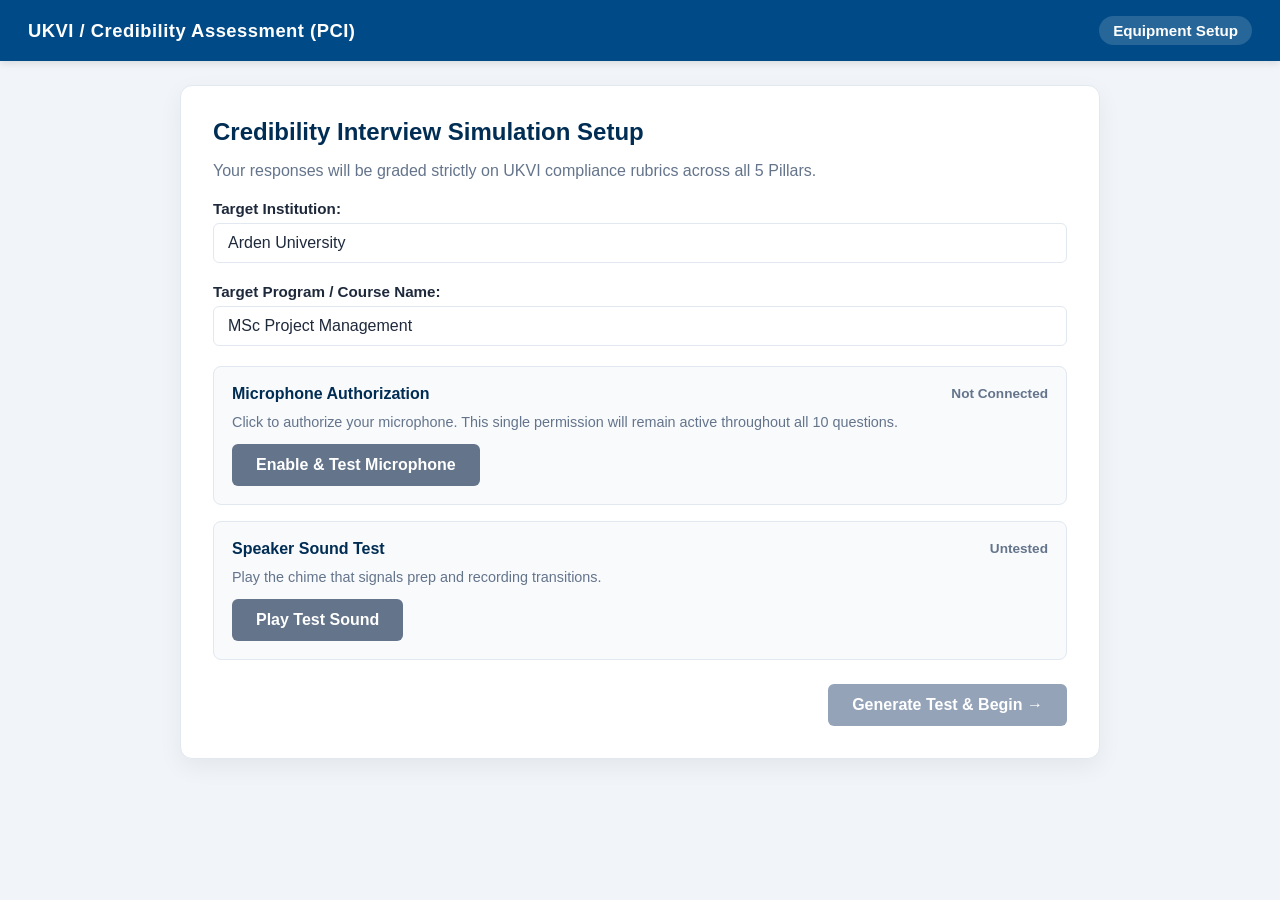
==== Mock.html @ 35e909bb "mock uploded" ====
<!DOCTYPE html>
<html lang="en">
<head>
  <meta charset="UTF-8" />
  <meta name="viewport" content="width=device-width, initial-scale=1.0" />
  <title>UKVI / PCI AI Mock Assessment & Compliance Evaluator</title>
  <style>
    :root {
      --primary: #004b87;
      --primary-dark: #002d54;
      --accent: #e35205;
      --card-bg: #ffffff;
      --text-main: #1e293b;
      --text-muted: #64748b;
      --success: #10b981;
      --warning: #f59e0b;
      --danger: #ef4444;
      --border: #e2e8f0;
      --font-family: -apple-system, BlinkMacSystemFont, "Segoe UI", Roboto, Helvetica, Arial, sans-serif;
    }

    * {
      box-sizing: border-box;
      margin: 0;
      padding: 0;
      font-family: var(--font-family);
    }

    body {
      background: #f1f5f9;
      color: var(--text-main);
      min-height: 100vh;
      display: flex;
      flex-direction: column;
    }

    header {
      background: var(--primary);
      color: #fff;
      padding: 16px 28px;
      display: flex;
      justify-content: space-between;
      align-items: center;
      box-shadow: 0 2px 8px rgba(0,0,0,0.12);
    }

    .brand-title {
      font-size: 1.15rem;
      font-weight: 700;
      letter-spacing: 0.5px;
    }

    .header-timer {
      font-size: 0.95rem;
      font-weight: 600;
      background: rgba(255,255,255,0.15);
      padding: 6px 14px;
      border-radius: 20px;
    }

    .container {
      max-width: 960px;
      margin: 24px auto;
      padding: 0 20px;
      width: 100%;
      flex: 1;
    }

    .card {
      background: var(--card-bg);
      border-radius: 12px;
      box-shadow: 0 8px 24px rgba(0,0,0,0.06);
      border: 1px solid var(--border);
      padding: 32px;
    }

    .screen {
      display: none;
    }
    .screen.active {
      display: block;
    }

    h1, h2, h3 {
      color: var(--primary-dark);
      margin-bottom: 12px;
    }

    p {
      color: var(--text-muted);
      line-height: 1.6;
      margin-bottom: 16px;
    }

    .btn {
      background: var(--primary);
      color: #fff;
      border: none;
      padding: 12px 24px;
      font-size: 1rem;
      font-weight: 600;
      border-radius: 6px;
      cursor: pointer;
      display: inline-flex;
      align-items: center;
      gap: 8px;
      transition: background 0.2s, opacity 0.2s;
    }

    .btn:disabled {
      background: #94a3b8;
      cursor: not-allowed;
    }

    .btn:hover:not(:disabled) {
      background: var(--primary-dark);
    }

    .btn-secondary {
      background: #64748b;
    }
    .btn-secondary:hover:not(:disabled) {
      background: #475569;
    }

    .form-group {
      margin-bottom: 20px;
    }

    label {
      display: block;
      font-weight: 700;
      margin-bottom: 6px;
      color: var(--text-main);
      font-size: 0.95rem;
    }

    input[type="text"] {
      width: 100%;
      padding: 10px 14px;
      border: 1px solid var(--border);
      border-radius: 6px;
      font-size: 1rem;
      background: #fff;
      color: var(--text-main);
      outline: none;
    }

    input[type="text"]:focus {
      border-color: var(--primary);
      box-shadow: 0 0 0 3px rgba(0,75,135,0.1);
    }

    .check-step-card {
      border: 1px solid var(--border);
      border-radius: 8px;
      padding: 18px;
      margin-bottom: 16px;
      background: #f8fafc;
    }

    .check-step-header {
      display: flex;
      justify-content: space-between;
      align-items: center;
      margin-bottom: 8px;
      font-weight: 700;
      color: var(--primary-dark);
    }

    .mic-indicator-bar-container {
      width: 100%;
      height: 14px;
      background: #e2e8f0;
      border-radius: 7px;
      overflow: hidden;
      margin-top: 10px;
    }

    .mic-indicator-bar {
      height: 100%;
      width: 0%;
      background: var(--success);
      transition: width 0.08s ease;
    }

    .exam-nav {
      display: flex;
      justify-content: space-between;
      align-items: center;
      border-bottom: 2px solid var(--border);
      padding-bottom: 14px;
      margin-bottom: 20px;
    }

    .q-indicator {
      font-size: 0.95rem;
      font-weight: 700;
      color: var(--primary);
      background: #e0f2fe;
      padding: 4px 12px;
      border-radius: 6px;
    }

    .q-category {
      font-size: 0.85rem;
      font-weight: 600;
      text-transform: uppercase;
      color: #64748b;
    }

    .set-tag {
      font-size: 0.75rem;
      background: #e2e8f0;
      color: #475569;
      padding: 2px 8px;
      border-radius: 4px;
      font-weight: 600;
      margin-left: 8px;
    }

    .instruction-banner {
      font-weight: 600;
      font-size: 0.95rem;
      color: #475569;
      margin-bottom: 14px;
    }

    .q-text-box {
      background: #f8fafc;
      border-left: 5px solid var(--primary);
      padding: 20px;
      border-radius: 0 8px 8px 0;
      margin-bottom: 24px;
      font-size: 1.25rem;
      font-weight: 600;
      color: #0f172a;
      line-height: 1.5;
    }

    .status-panel {
      border: 1px solid var(--border);
      background: #ffffff;
      border-radius: 8px;
      padding: 18px;
      margin-bottom: 20px;
      display: flex;
      flex-direction: column;
      gap: 12px;
    }

    .status-header {
      display: flex;
      justify-content: space-between;
      font-weight: 700;
      font-size: 1rem;
    }

    .status-badge {
      display: flex;
      align-items: center;
      gap: 8px;
    }

    .pulse-dot {
      width: 12px;
      height: 12px;
      border-radius: 50%;
      background: var(--text-muted);
    }
    .pulse-dot.prep {
      background: var(--warning);
      animation: pulse 1s infinite;
    }
    .pulse-dot.recording {
      background: var(--danger);
      animation: pulse 0.7s infinite;
    }
    .pulse-dot.finished {
      background: var(--success);
    }

    @keyframes pulse {
      0% { opacity: 0.4; transform: scale(0.9); }
      50% { opacity: 1; transform: scale(1.1); }
      100% { opacity: 0.4; transform: scale(0.9); }
    }

    .progress-bar-container {
      width: 100%;
      height: 10px;
      background: #e2e8f0;
      border-radius: 5px;
      overflow: hidden;
    }

    .progress-bar {
      height: 100%;
      width: 0%;
      background: var(--primary);
      transition: width 0.1s linear;
    }

    .progress-bar.recording {
      background: var(--danger);
    }

    .transcript-box {
      background: #f8fafc;
      border: 1px dashed var(--border);
      border-radius: 8px;
      padding: 12px;
      min-height: 70px;
    }

    .transcript-box textarea {
      width: 100%;
      height: 70px;
      border: none;
      background: transparent;
      resize: vertical;
      font-size: 0.95rem;
      color: #1e293b;
      outline: none;
    }

    .controls-row {
      display: flex;
      justify-content: space-between;
      align-items: center;
      margin-top: 20px;
    }

    /* EVALUATION RESULTS STYLING */
    .verdict-banner {
      padding: 20px;
      border-radius: 8px;
      margin-bottom: 24px;
      display: flex;
      align-items: center;
      justify-content: space-between;
      color: #fff;
    }
    .verdict-pass {
      background: linear-gradient(135deg, #059669, #10b981);
    }
    .verdict-borderline {
      background: linear-gradient(135deg, #d97706, #f59e0b);
    }
    .verdict-fail {
      background: linear-gradient(135deg, #b91c1c, #ef4444);
    }

    .auto-fail-box {
      background: #fef2f2;
      border: 2px solid #ef4444;
      border-radius: 8px;
      padding: 16px;
      margin-bottom: 24px;
      color: #991b1b;
    }

    .rubric-grid {
      display: grid;
      grid-template-columns: repeat(auto-fit, minmax(280px, 1fr));
      gap: 16px;
      margin: 20px 0;
    }

    .rubric-card {
      border: 1px solid var(--border);
      border-radius: 8px;
      padding: 16px;
      background: #f8fafc;
    }

    .rubric-header {
      display: flex;
      justify-content: space-between;
      align-items: center;
      margin-bottom: 8px;
      font-weight: 700;
    }

    .pill-pass {
      background: #dcfce7;
      color: #15803d;
      padding: 2px 8px;
      border-radius: 4px;
      font-size: 0.75rem;
      font-weight: 700;
      text-transform: uppercase;
    }
    .pill-borderline {
      background: #fef3c7;
      color: #b45309;
      padding: 2px 8px;
      border-radius: 4px;
      font-size: 0.75rem;
      font-weight: 700;
      text-transform: uppercase;
    }
    .pill-fail {
      background: #fee2e2;
      color: #b91c1c;
      padding: 2px 8px;
      border-radius: 4px;
      font-size: 0.75rem;
      font-weight: 700;
      text-transform: uppercase;
    }

    .eval-card {
      border: 1px solid var(--border);
      border-radius: 8px;
      padding: 18px;
      margin-bottom: 16px;
      background: #fff;
    }

    .eval-card-header {
      display: flex;
      justify-content: space-between;
      margin-bottom: 10px;
      font-weight: 700;
    }

    .subtier-badge {
      font-size: 0.8rem;
      color: #475569;
      background: #f1f5f9;
      padding: 4px 8px;
      border-radius: 4px;
      margin-top: 6px;
      display: inline-block;
    }

    .benchmark-box {
      background: #f0fdf4;
      border-left: 4px solid var(--success);
      padding: 10px 14px;
      font-size: 0.85rem;
      color: #166534;
      margin-top: 10px;
      border-radius: 0 4px 4px 0;
    }

    audio {
      margin-top: 8px;
      width: 100%;
      height: 36px;
    }
  </style>
</head>
<body>

  <header>
    <div class="brand-title" id="header-title">UKVI / Credibility Assessment (PCI)</div>
    <div class="header-timer" id="global-status">Equipment Setup</div>
  </header>

  <div class="container">
    <div class="card">

      <!-- STEP 1: Institution & Audio Authorization Setup -->
      <div id="screen-setup" class="screen active">
        <h2>Credibility Interview Simulation Setup</h2>
        <p>Your responses will be graded strictly on UKVI compliance rubrics across all 5 Pillars.</p>

        <div class="form-group">
          <label for="university-input">Target Institution:</label>
          <input type="text" id="university-input" value="Arden University" placeholder="e.g. Arden University" />
        </div>

        <div class="form-group">
          <label for="course-input">Target Program / Course Name:</label>
          <input type="text" id="course-input" value="MSc Project Management" placeholder="e.g. MSc Data Analytics" />
        </div>

        <!-- Mic Check -->
        <div class="check-step-card">
          <div class="check-step-header">
            <span>Microphone Authorization</span>
            <span id="mic-status-badge" style="color: var(--text-muted); font-size: 0.85rem;">Not Connected</span>
          </div>
          <p style="font-size: 0.9rem; margin-bottom: 10px;">Click to authorize your microphone. This single permission will remain active throughout all 10 questions.</p>
          <button class="btn btn-secondary" id="grant-mic-btn" onclick="requestMicPermission()">Enable & Test Microphone</button>
          
          <div class="mic-indicator-bar-container" id="mic-meter-wrapper" style="display: none;">
            <div class="mic-indicator-bar" id="mic-meter"></div>
          </div>
        </div>

        <!-- Speaker Check -->
        <div class="check-step-card">
          <div class="check-step-header">
            <span>Speaker Sound Test</span>
            <span id="sound-status-badge" style="color: var(--text-muted); font-size: 0.85rem;">Untested</span>
          </div>
          <p style="font-size: 0.9rem; margin-bottom: 10px;">Play the chime that signals prep and recording transitions.</p>
          <button class="btn btn-secondary" onclick="testSpeakerSound()">Play Test Sound</button>
        </div>

        <div style="margin-top: 24px; display: flex; justify-content: flex-end;">
          <button class="btn" id="start-exam-btn" disabled onclick="startInterview()">Generate Test & Begin &rarr;</button>
        </div>
      </div>

      <!-- STEP 2: Unified Interview Viewport -->
      <div id="screen-exam" class="screen">
        <div class="exam-nav">
          <span class="q-indicator" id="q-number-display">Question 1 of 10</span>
          <div>
            <span class="q-category" id="q-category-display">Category</span>
            <span class="set-tag" id="q-set-display">Set 1</span>
          </div>
        </div>

        <div class="instruction-banner">
          Read the question. You have 8 seconds to formulate your response. When the timer finishes, speak clearly into your microphone for up to 30 seconds.
        </div>

        <div class="q-text-box" id="q-text-display">Question loading...</div>

        <div class="status-panel">
          <div class="status-header">
            <div class="status-badge">
              <div class="pulse-dot" id="status-dot"></div>
              <span id="status-label">Preparation Time</span>
            </div>
            <div id="countdown-text" style="font-family: monospace; font-size: 1.2rem;">00:08</div>
          </div>
          <div class="progress-bar-container">
            <div class="progress-bar" id="status-progress"></div>
          </div>
        </div>

        <div style="font-weight: 600; font-size: 0.85rem; color: #64748b; margin-bottom: 6px;">Live Audio Transcription & Analysis:</div>
        <div class="transcript-box">
          <textarea id="live-transcript" placeholder="Your spoken answer will appear here live..."></textarea>
        </div>

        <div class="controls-row">
          <button class="btn btn-secondary" onclick="skipPreparation()" id="skip-prep-btn">Skip Prep & Start Speaking</button>
          <button class="btn" onclick="submitAndNext()" id="next-btn">Next Question &rarr;</button>
        </div>
      </div>

      <!-- STEP 3: Evaluation & Rubric Diagnostic Report -->
      <div id="screen-results" class="screen">
        <h2>PCI Credibility Assessment Outcome</h2>
        <p>Comprehensive performance review based on UKVI compliance standards.</p>

        <!-- Final Verdict Banner -->
        <div id="final-verdict-banner" class="verdict-banner">
          <div>
            <h3 id="verdict-title" style="color: #fff; margin: 0 0 4px 0;">INTERVIEW VERDICT</h3>
            <p id="verdict-desc" style="color: rgba(255,255,255,0.9); margin: 0; font-size: 0.95rem;">Assessing performance...</p>
          </div>
          <div style="font-size: 2.2rem; font-weight: 800;" id="verdict-score">0%</div>
        </div>

        <!-- Automatic Fail Trigger Box -->
        <div id="auto-fail-container" class="auto-fail-box" style="display: none;">
          <h4 style="margin-bottom: 6px; font-size: 1rem;">🚨 Automatic Fail / Compliance Refusal Triggered</h4>
          <ul id="auto-fail-reasons" style="padding-left: 20px; font-size: 0.9rem; line-height: 1.5;"></ul>
        </div>

        <!-- 5 Pillars Breakdown Grid -->
        <h3 style="margin-top: 24px;">5 Core Evaluation Pillars</h3>
        <div class="rubric-grid" id="rubric-pillars-grid"></div>

        <h3 style="margin-top: 28px;">Detailed Question Breakdown</h3>
        <div id="evaluation-list"></div>

        <div style="margin-top: 24px; display: flex; gap: 12px;">
          <button class="btn" onclick="restartTest()">Retake with New Random Questions</button>
          <button class="btn btn-secondary" onclick="window.print()">Print / Save PDF</button>
        </div>
      </div>

    </div>
  </div>

  <script>
    const QUESTION_SETS = {
      1: [
        {
          num: 1,
          pillarId: 1,
          category: "Academic Intent",
          question: "What primary academic and professional factors motivated your decision to pursue higher education in the United Kingdom rather than in your home country or other global destinations?",
          passKeywords: ["one-year", "1 year", "master", "globally recognized", "curriculum", "fast-track", "career progression", "roi", "quality"],
          borderlineKeywords: ["ranking", "good country", "english", "better education", "reputation"],
          failKeywords: ["earn money", "settle", "work permit", "migrate", "stay there"],
          modelAnswer: "The UK offers an intensive, globally recognized one-year postgraduate degree compared to multi-year programs elsewhere. It combines academic rigor with industry-led frameworks, allowing me to accelerate my career progression and achieve a faster return on investment."
        },
        {
          num: 2,
          pillarId: 2,
          category: "Institutional Choice",
          question: "What specific institutional attributes led you to prioritize {university} over other higher education providers you evaluated?",
          passKeywords: ["facilities", "faculty", "flexible", "curriculum", "support", "tuition value", "accreditation", "compared"],
          borderlineKeywords: ["ranking", "good", "friend recommended", "nice university"],
          failKeywords: ["agent chose", "agent told me", "easy admission"],
          modelAnswer: "I chose {university} due to its career-focused pedagogy, industry-aligned syllabus, dedicated academic support, and competitive tuition value compared to other UK institutions I evaluated."
        },
        {
          num: 3,
          pillarId: 2,
          category: "Curriculum Alignment",
          question: "How does the structure and academic curriculum of your chosen program align with your professional learning objectives?",
          passKeywords: ["modules", "syllabus", "credits", "project", "frameworks", "practical", "strategy", "dissertation"],
          borderlineKeywords: ["study hard", "learn business", "gain knowledge"],
          failKeywords: ["don't know", "haven't checked", "agent decided"],
          modelAnswer: "The curriculum of {course} is structured around core practical modules that directly address industry skill demands, bridging my foundational knowledge with advanced methodologies required for senior roles."
        },
        {
          num: 4,
          pillarId: 3,
          category: "Funding & Sponsorship",
          question: "How do you intend to fund your tuition fees and living expenses, and could you outline the occupation and annual income of your financial sponsor?",
          passKeywords: ["pounds", "£", "tuition", "sponsor", "annual income", "occupation", "savings", "bank", "28 days", "funds"],
          borderlineKeywords: ["family", "father", "money is ready", "loan"],
          failKeywords: ["work part time to pay tuition", "part-time job", "will find job to pay", "don't know the fees"],
          modelAnswer: "My tuition fees and maintenance expenses are fully covered by my primary sponsor, who works as a senior professional with an annual income that comfortably supports my studies, held in an official bank account fulfilling UKVI 28-day holding rules."
        },
        {
          num: 5,
          pillarId: 3,
          category: "Accommodation Strategy",
          question: "What specific accommodation arrangements have you secured for your stay, and how will this environment support your academic focus and personal well-being?",
          passKeywords: ["student accommodation", "halls", "rent", "bills", "location", "commute", "private apartment", "deposit", "quiet"],
          borderlineKeywords: ["stay with friends", "hotel", "will search later"],
          failKeywords: ["no idea", "anywhere", "don't have place"],
          modelAnswer: "I have arranged accommodation near the campus with dedicated quiet study zones and high-speed internet, ensuring a secure living space with minimal commute time to maximize my academic focus."
        },
        {
          num: 6,
          pillarId: 5,
          category: "Time Management",
          question: "What systematic time-management techniques will you utilize to effectively balance your academic workload with personal responsibilities?",
          passKeywords: ["time-blocking", "planner", "prioritization", "deadlines", "hours", "schedule", "independent study"],
          borderlineKeywords: ["hard work", "focus", "manage well"],
          failKeywords: ["no plan", "free time"],
          modelAnswer: "I utilize digital planning tools and time-blocking techniques to allocate 35-40 hours weekly for lectures and independent research, prioritizing assessment milestones well in advance."
        },
        {
          num: 7,
          pillarId: 4,
          category: "Long-Term Career Pathways",
          question: "What are your defined career goals following graduation, and how does this specific qualification facilitate that trajectory?",
          passKeywords: ["return", "home country", "manager", "consultant", "firm", "role", "salary", "progression", "5 years"],
          borderlineKeywords: ["get a job", "work hard", "good salary"],
          failKeywords: ["stay in uk permanently", "pr", "settlement", "never go back"],
          modelAnswer: "Post-graduation, I plan to return to my home country to assume a managerial role within reputable multinational corporations, where a UK postgraduate credential commands a significant salary premium."
        },
        {
          num: 8,
          pillarId: 1,
          category: "Professional Networking",
          question: "What proactive strategies will you employ to build meaningful professional networks and industry connections during your time in the UK?",
          passKeywords: ["workshops", "guest lectures", "societies", "industry", "linkedin", "seminars", "collaborate"],
          borderlineKeywords: ["meet people", "make friends"],
          failKeywords: ["not interested", "none"],
          modelAnswer: "I plan to actively participate in institutional networking sessions, guest speaker events, and relevant student associations to build enduring connections with peers and industry practitioners."
        },
        {
          num: 9,
          pillarId: 5,
          category: "Cultural Adaptation",
          question: "Could you provide an example of an experience where you successfully adapted to an unfamiliar cultural or social environment?",
          passKeywords: ["diverse", "team", "communication", "adapt", "collaboration", "respect", "cultural", "experience"],
          borderlineKeywords: ["easy", "no problem", "friendly"],
          failKeywords: ["never", "don't like other cultures"],
          modelAnswer: "During my previous academic and professional projects, I collaborated within culturally diverse teams, where active listening and cultural empathy enabled us to deliver high-quality outcomes smoothly."
        },
        {
          num: 10,
          pillarId: 1,
          category: "Influential Literature & Media",
          question: "Could you discuss a significant book, film, or piece of media that has critically influenced your worldview or professional philosophy?",
          passKeywords: ["leadership", "management", "strategy", "discipline", "mindset", "book", "article", "philosophy"],
          borderlineKeywords: ["movies", "internet", "good book"],
          failKeywords: ["none", "don't read"],
          modelAnswer: "Reading influential strategic management literature helped shape my analytical problem-solving mindset, reinforcing the value of data-driven decisions and resilient leadership."
        }
      ],
      2: [
        {
          num: 1,
          pillarId: 1,
          category: "Formative Milestones",
          question: "Which key personal or professional experiences most significantly influenced your ambition to pursue this course of study in the UK?",
          passKeywords: ["undergraduate", "bachelor", "work experience", "project", "milestone", "specialization", "gap", "skills"],
          borderlineKeywords: ["wanted to study", "always interested"],
          failKeywords: ["free time", "agent advised me"],
          modelAnswer: "My ambition was sparked during my undergraduate studies and industry experience, where I recognized that advanced postgraduate specialization in the UK would equip me with global best practices."
        },
        {
          num: 2,
          pillarId: 2,
          category: "Arden’s Strengths",
          question: "Which particular strengths and academic facilities of {university} most directly influenced your final enrollment decision?",
          passKeywords: ["faculty", "portal", "digital", "curriculum", "support", "career", "applied", "accreditation"],
          borderlineKeywords: ["good university", "affordable", "location"],
          failKeywords: ["easy visa", "agent applied"],
          modelAnswer: "{university} stands out for its high-caliber faculty with direct industry experience, accessible digital learning infrastructure, and dedicated career guidance services."
        },
        {
          num: 3,
          pillarId: 2,
          category: "Key Modules",
          question: "Which specific modules or academic components of the syllabus are you most eager to study, and why?",
          passKeywords: ["module", "analytics", "strategy", "project management", "finance", "dissertation", "skills", "syllabus"],
          borderlineKeywords: ["all subjects", "general knowledge"],
          failKeywords: ["haven't seen syllabus", "don't remember"],
          modelAnswer: "I am most eager to study the core analytical and strategic modules within {course}, as they provide actionable frameworks for solving complex organizational challenges."
        },
        {
          num: 4,
          pillarId: 3,
          category: "UKVI Financial Compliance",
          question: "What research have you conducted regarding UKVI financial requirements, and how will you ensure full compliance with these regulations?",
          passKeywords: ["28 days", "holding period", "tuition", "maintenance", "bank statement", "funds", "compliance", "ukvi"],
          borderlineKeywords: ["have enough money", "ready"],
          failKeywords: ["will work part-time to survive", "borrow from friends in uk"],
          modelAnswer: "I have researched UKVI financial guidelines thoroughly. All required tuition fees and monthly maintenance funds have been maintained in an eligible bank account for over 28 consecutive days."
        },
        {
          num: 5,
          pillarId: 3,
          category: "Contingency Planning",
          question: "What financial contingency measures do you have in place to manage unforeseen expenses or emergencies during your stay in the UK?",
          passKeywords: ["emergency reserve", "sponsor", "ihs", "healthcare", "savings", "backup funds", "unforeseen"],
          borderlineKeywords: ["ask parents", "manage somehow"],
          failKeywords: ["public funds", "government benefits", "work overtime unlawfully"],
          modelAnswer: "My sponsor has established an emergency reserve fund in addition to my primary maintenance funds, and I have paid the Immigration Health Surcharge to cover medical contingencies."
        },
        {
          num: 6,
          pillarId: 3,
          category: "Work Regulations Awareness",
          question: "What is your understanding of the statutory working hour limitations and visa restrictions governing international students in the UK?",
          passKeywords: ["20 hours", "term-time", "full-time", "vacation", "no self-employment", "no public funds", "compliance"],
          borderlineKeywords: ["part time work", "can work"],
          failKeywords: ["unlimited hours", "can work full time term time", "deliveroo self employed"],
          modelAnswer: "Under Student Visa regulations, I am permitted to work a maximum of 20 hours per week during term time and full-time during official vacation periods. I cannot be self-employed or claim public funds."
        },
        {
          num: 7,
          pillarId: 4,
          category: "Post-Graduation Intentions",
          question: "What are your immediate plans upon course completion regarding returning to your home country, remaining in the UK, or relocating internationally?",
          passKeywords: ["return", "home country", "career", "corporate", "firms", "apply knowledge", "leadership"],
          borderlineKeywords: ["graduate route", "look for opportunities"],
          failKeywords: ["stay in uk forever", "asylum", "never return home"],
          modelAnswer: "Upon completion, my immediate plan is to return to my home market to leverage my UK degree for leadership positions within top-tier national and multinational firms."
        },
        {
          num: 8,
          pillarId: 4,
          category: "Employability & ROI",
          question: "How will the skills acquired through this program enhance your long-term employability and career progression in your home market?",
          passKeywords: ["roi", "salary", "competitive edge", "promotions", "market demand", "senior", "leadership"],
          borderlineKeywords: ["good job", "earn more"],
          failKeywords: ["no idea", "degree doesn't matter"],
          modelAnswer: "The international exposure and rigorous analytical skills acquired will give me a significant competitive edge, allowing me to access senior-level vacancies with premium remuneration."
        },
        {
          num: 9,
          pillarId: 5,
          category: "Social Integration",
          question: "How do you plan to engage with the university community and establish a supportive social network while living in the UK?",
          passKeywords: ["societies", "campus", "study groups", "events", "orientation", "community", "peers"],
          borderlineKeywords: ["talk to people", "make friends"],
          failKeywords: ["stay alone", "not interested"],
          modelAnswer: "I plan to participate in student societies, academic study circles, and campus orientation events to foster a collaborative and diverse peer support network."
        },
        {
          num: 10,
          pillarId: 1,
          category: "Academic Resilience",
          question: "Could you describe a significant academic challenge you have encountered in the past and explain the methodology you used to overcome it?",
          passKeywords: ["methodology", "challenge", "consulted", "structured study", "perseverance", "solution", "improved"],
          borderlineKeywords: ["studied hard", "passed"],
          failKeywords: ["paid someone to do it", "cheated"],
          modelAnswer: "When faced with complex quantitative coursework previously, I broke the syllabus into manageable daily goals, consulted professors during office hours, and achieved top marks."
        }
      ],
      3: [
        {
          num: 1,
          pillarId: 1,
          category: "Global Perspective",
          question: "In what ways do you anticipate that studying within the UK higher education system will broaden your global perspective?",
          passKeywords: ["multicultural", "global standards", "diverse viewpoints", "cross-cultural", "international", "collaboration"],
          borderlineKeywords: ["meet foreigners", "travel"],
          failKeywords: ["only work", "nothing special"],
          modelAnswer: "Studying in the UK provides direct exposure to multicultural viewpoints and global academic standards, enriching my strategic problem-solving capabilities."
        },
        {
          num: 2,
          pillarId: 2,
          category: "Alternative Universities",
          question: "Which other institutions did you evaluate during your initial research, and what criteria led you to finalize your choice?",
          passKeywords: ["evaluated", "compared", "criteria", "curriculum", "tuition", "location", "leeds", "coventry", "manchester", "birmingham"],
          borderlineKeywords: ["saw other universities", "chose this one"],
          failKeywords: ["agent applied to random ones", "did not research"],
          modelAnswer: "I evaluated alternatives like Coventry and University of Hertfordshire, but finalized {university} due to its specific curriculum design, tuition structure, and focus on practical application."
        },
        {
          num: 3,
          pillarId: 2,
          category: "Pedagogy & Faculty",
          question: "How do the teaching methodology, faculty expertise, and delivery model of this program support your preferred learning style?",
          passKeywords: ["interactive", "case studies", "practical", "faculty expertise", "seminars", "hands-on", "learning style"],
          borderlineKeywords: ["lectures", "teachers"],
          failKeywords: ["don't care", "just need certificate"],
          modelAnswer: "The program uses interactive seminars and case-study pedagogy, which aligns with my hands-on learning style and allows me to apply theory directly to real-world scenarios."
        },
        {
          num: 4,
          pillarId: 5,
          category: "English Language Preparation",
          question: "What concrete steps have you taken to enhance your English language proficiency in preparation for academic study in the UK?",
          passKeywords: ["ielts", "academic reading", "journals", "writing", "speaking", "proficiency", "practice"],
          borderlineKeywords: ["watch movies", "english ok"],
          failKeywords: ["someone gave test for me", "proxy"],
          modelAnswer: "I have prepared through standardized language proficiency assessments, extensive reading of academic journals, and formal writing practice to ensure fluent academic performance."
        },
        {
          num: 5,
          pillarId: 3,
          category: "Immigration History",
          question: "Have you ever received an entry clearance or visa refusal for any country, and if applicable, what were the official grounds provided?",
          passKeywords: ["refusal", "clean record", "disclosure", "compliance", "genuine", "honest", "no refusals"],
          borderlineKeywords: ["never had issue", "all good"],
          failKeywords: ["hide refusal", "lied on application"],
          modelAnswer: "I have maintained a clean international travel record with no prior visa refusals to the UK or any other destination, remaining fully committed to immigration compliance."
        },
        {
          num: 6,
          pillarId: 4,
          category: "Necessity of UK Work Experience",
          question: "Do you consider practical work experience within the UK essential for your career development, or do you intend to seek exposure elsewhere?",
          passKeywords: ["academic priority", "graduate route optional", "home country focus", "long-term", "career"],
          borderlineKeywords: ["maybe work", "gain experience"],
          failKeywords: ["must work in uk to survive", "won't return home without job"],
          modelAnswer: "My primary focus is academic achievement. While the Graduate Route offers valuable post-study exposure, my long-term career progression is centered in my home country's market."
        },
        {
          num: 7,
          pillarId: 4,
          category: "Professional & Cultural Value of Work",
          question: "How might practical or part-time work experience in the UK contribute to your cultural adaptation and broader professional development?",
          passKeywords: ["workplace etiquette", "communication", "time management", "professionalism", "permitted hours"],
          borderlineKeywords: ["earn money", "talk to people"],
          failKeywords: ["full time work", "cash in hand jobs"],
          modelAnswer: "Part-time work within permitted visa limits allows students to understand British workplace etiquette, build teamwork skills, and adapt faster to everyday professional environments."
        },
        {
          num: 8,
          pillarId: 4,
          category: "Societal & Community Contribution",
          question: "How do you intend to apply the knowledge and international perspective gained in the UK to benefit your local community or industry?",
          passKeywords: ["knowledge transfer", "mentorship", "local industry", "best practices", "economic development"],
          borderlineKeywords: ["help people", "do good work"],
          failKeywords: ["not going back", "don't care"],
          modelAnswer: "I plan to implement international operational standards in my local industry upon my return, mentoring young professionals and contributing to economic efficiency."
        },
        {
          num: 9,
          pillarId: 5,
          category: "Cultural Exploration",
          question: "Aside from your academic pursuits, which cultural or culinary experiences in the UK are you interested in exploring to aid your social integration?",
          passKeywords: ["landmarks", "museums", "historical sites", "diversity", "heritage", "cuisine", "integration"],
          borderlineKeywords: ["places", "food"],
          failKeywords: ["nothing", "only stay home"],
          modelAnswer: "I look forward to visiting historical landmarks, exploring renowned museums, and experiencing the UK's regional diversity to foster a broad cultural appreciation."
        },
        {
          num: 10,
          pillarId: 1,
          category: "Personal Fulfillment",
          question: "Could you share a meaningful personal accomplishment or experience that provided you with a deep sense of fulfillment and resilience?",
          passKeywords: ["accomplishment", "resilience", "leadership", "perseverance", "milestone", "community", "success"],
          borderlineKeywords: ["did a good job", "finished school"],
          failKeywords: ["nothing", "no accomplishment"],
          modelAnswer: "Leading a challenging community project under tight constraints taught me perseverance, strategic coordination, and the fulfillment of seeing collaborative efforts succeed."
        }
      ]
    };

    // State
    let randomizedQuestions = [];
    let currentIndex = 0;
    let phase = 'idle';
    let timerInterval = null;
    let timeLeft = 0;
    let totalPhaseDuration = 0;
    let userResponses = [];

    // Hardware Audio & Media
    let globalAudioStream = null;
    let audioContext = null;
    let analyserNode = null;
    let animationFrameId = null;
    let micGranted = false;
    let mediaRecorder = null;
    let currentChunks = [];
    let currentAudioUrl = null;

    // Web Speech API instance
    let recognition = null;
    let isRecognizing = false;

    // Beep Tone
    function playBeep(freq = 880, duration = 250) {
      const ctx = audioContext || new (window.AudioContext || window.webkitAudioContext)();
      if (ctx.state === 'suspended') ctx.resume();
      const osc = ctx.createOscillator();
      const gain = ctx.createGain();
      osc.connect(gain);
      gain.connect(ctx.destination);
      osc.frequency.value = freq;
      osc.start();
      gain.gain.setValueAtTime(0.8, ctx.currentTime);
      gain.gain.exponentialRampToValueAtTime(0.001, ctx.currentTime + duration/1000);
      osc.stop(ctx.currentTime + duration/1000);
    }

    // Mic & Speaker Setup
    async function requestMicPermission() {
      try {
        globalAudioStream = await navigator.mediaDevices.getUserMedia({ audio: true });
        micGranted = true;

        document.getElementById('mic-status-badge').textContent = '✓ Connected';
        document.getElementById('mic-status-badge').style.color = 'var(--success)';
        document.getElementById('grant-mic-btn').textContent = 'Microphone Verified';
        document.getElementById('grant-mic-btn').disabled = true;
        document.getElementById('mic-meter-wrapper').style.display = 'block';

        audioContext = new (window.AudioContext || window.webkitAudioContext)();
        const source = audioContext.createMediaStreamSource(globalAudioStream);
        analyserNode = audioContext.createAnalyser();
        analyserNode.fftSize = 256;
        source.connect(analyserNode);

        visualizeMicInput();
        checkReadyToStart();
      } catch (err) {
        alert("Microphone access was denied. Please allow microphone permissions in your browser to proceed.");
      }
    }

    function visualizeMicInput() {
      const dataArray = new Uint8Array(analyserNode.frequencyBinCount);
      function draw() {
        analyserNode.getByteFrequencyData(dataArray);
        let sum = 0;
        for (let i = 0; i < dataArray.length; i++) sum += dataArray[i];
        let average = sum / dataArray.length;
        let meterWidth = Math.min(100, Math.round(average * 2.5));
        document.getElementById('mic-meter').style.width = meterWidth + '%';
        animationFrameId = requestAnimationFrame(draw);
      }
      draw();
    }

    function testSpeakerSound() {
      playBeep(700, 300);
      document.getElementById('sound-status-badge').textContent = '✓ Sound Tested';
      document.getElementById('sound-status-badge').style.color = 'var(--success)';
      checkReadyToStart();
    }

    function checkReadyToStart() {
      if (micGranted) {
        document.getElementById('start-exam-btn').disabled = false;
      }
    }

    // Random Sequential Question Generator
    function generateRandomSequentialQuestions() {
      const targetUni = document.getElementById('university-input').value.trim() || "Arden University";
      const targetCourse = document.getElementById('course-input').value.trim() || "Postgraduate Program";

      const selected = [];
      let lastSet = null;

      for (let qNum = 1; qNum <= 10; qNum++) {
        const availableSets = [1, 2, 3].filter(s => s !== lastSet);
        const chosenSet = availableSets[Math.floor(Math.random() * availableSets.length)];
        lastSet = chosenSet;

        const rawQ = QUESTION_SETS[chosenSet].find(q => q.num === qNum);

        selected.push({
          num: qNum,
          set: chosenSet,
          pillarId: rawQ.pillarId,
          category: rawQ.category,
          question: rawQ.question.replace(/{university}/g, targetUni).replace(/{course}/g, targetCourse),
          passKeywords: rawQ.passKeywords,
          borderlineKeywords: rawQ.borderlineKeywords,
          failKeywords: rawQ.failKeywords,
          modelAnswer: rawQ.modelAnswer.replace(/{university}/g, targetUni).replace(/{course}/g, targetCourse)
        });
      }
      return selected;
    }

    function startInterview() {
      if (animationFrameId) cancelAnimationFrame(animationFrameId);

      randomizedQuestions = generateRandomSequentialQuestions();
      currentIndex = 0;
      userResponses = [];

      document.getElementById('screen-setup').classList.remove('active');
      document.getElementById('screen-results').classList.remove('active');
      document.getElementById('screen-exam').classList.add('active');
      document.getElementById('global-status').textContent = "Interview in Progress";

      loadQuestion(0);
    }

    function loadQuestion(index) {
      clearInterval(timerInterval);

      // Stop any active speech recognition immediately before loading new question
      if (recognition) {
        try { recognition.abort(); } catch(e){}
        recognition = null;
      }
      isRecognizing = false;

      // Force-clear the textarea value explicitly
      const transcriptBox = document.getElementById('live-transcript');
      if (transcriptBox) transcriptBox.value = "";

      const q = randomizedQuestions[index];

      // Re-initialize a clean speech recognition instance for this specific question
      const SpeechRecognition = window.SpeechRecognition || window.webkitSpeechRecognition;
      if (SpeechRecognition) {
        recognition = new SpeechRecognition();
        recognition.continuous = true;
        recognition.interimResults = true;
        recognition.lang = 'en-GB';

        recognition.onresult = (event) => {
          // Only write if we are actively in recording phase for this question
          if (phase !== 'recording') return;
          let freshText = '';
          for (let i = 0; i < event.results.length; i++) {
            freshText += event.results[i][0].transcript + ' ';
          }
          const tBox = document.getElementById('live-transcript');
          if (tBox) tBox.value = freshText.trim();
        };
      }

      document.getElementById('q-number-display').textContent = `Question ${q.num} of 10`;
      document.getElementById('q-category-display').textContent = q.category;
      document.getElementById('q-set-display').textContent = `Set ${q.set}`;
      document.getElementById('q-text-display').textContent = q.question;

      startPrepPhase(8);
    }

    function startPrepPhase(seconds = 8) {
      phase = 'prep';
      timeLeft = seconds;
      totalPhaseDuration = seconds;

      const dot = document.getElementById('status-dot');
      const label = document.getElementById('status-label');
      const prog = document.getElementById('status-progress');
      const skipBtn = document.getElementById('skip-prep-btn');

      dot.className = "pulse-dot prep";
      label.textContent = "Preparation Time";
      prog.className = "progress-bar";
      skipBtn.style.display = "inline-flex";

      updateTimerDisplay();

      timerInterval = setInterval(() => {
        timeLeft--;
        updateTimerDisplay();
        if (timeLeft <= 0) {
          clearInterval(timerInterval);
          startRecordingPhase(30);
        }
      }, 1000);
    }

    function skipPreparation() {
      if (phase === 'prep') {
        clearInterval(timerInterval);
        startRecordingPhase(30);
      }
    }

    function startRecordingPhase(seconds = 30) {
      phase = 'recording';
      timeLeft = seconds;
      totalPhaseDuration = seconds;

      playBeep(900, 300);

      const dot = document.getElementById('status-dot');
      const label = document.getElementById('status-label');
      const prog = document.getElementById('status-progress');
      const skipBtn = document.getElementById('skip-prep-btn');

      dot.className = "pulse-dot recording";
      label.textContent = "Recording... Answer Now";
      prog.className = "progress-bar recording";
      skipBtn.style.display = "none";

      updateTimerDisplay();

      if (globalAudioStream) {
        currentChunks = [];
        try {
          mediaRecorder = new MediaRecorder(globalAudioStream);
          mediaRecorder.ondataavailable = (e) => currentChunks.push(e.data);
          mediaRecorder.onstop = () => {
            const blob = new Blob(currentChunks, { type: 'audio/webm' });
            currentAudioUrl = URL.createObjectURL(blob);
          };
          mediaRecorder.start();
        } catch (e) {
          console.warn('Recorder issue:', e);
        }
      }

      if (recognition) {
        try { 
          recognition.start(); 
          isRecognizing = true; 
        } catch(e) {
          console.warn('Speech rec start warning:', e);
        }
      }

      timerInterval = setInterval(() => {
        timeLeft--;
        updateTimerDisplay();
        if (timeLeft <= 0) {
          clearInterval(timerInterval);
          stopRecordingPhase();
        }
      }, 1000);
    }

    function stopRecordingPhase() {
      phase = 'finished';
      playBeep(440, 200);

      if (mediaRecorder && mediaRecorder.state !== 'inactive') {
        mediaRecorder.stop();
      }
      if (recognition && isRecognizing) {
        try { recognition.stop(); isRecognizing = false; } catch(e){}
      }

      const dot = document.getElementById('status-dot');
      const label = document.getElementById('status-label');
      dot.className = "pulse-dot finished";
      label.textContent = "Time Elapsed (Complete)";
    }

    function updateTimerDisplay() {
      const minutes = Math.floor(timeLeft / 60).toString().padStart(2, '0');
      const seconds = (timeLeft % 60).toString().padStart(2, '0');
      document.getElementById('countdown-text').textContent = `${minutes}:${seconds}`;

      const pct = ((totalPhaseDuration - timeLeft) / totalPhaseDuration) * 100;
      document.getElementById('status-progress').style.width = `${pct}%`;
    }

    function submitAndNext() {
      clearInterval(timerInterval);
      if (phase === 'recording') {
        stopRecordingPhase();
      }

      // Capture current textarea text strictly for this question
      const transcriptBox = document.getElementById('live-transcript');
      const textAnswer = transcriptBox ? transcriptBox.value.trim() : "";
      
      // Immediately wipe textarea clean to prevent any carry-over
      if (transcriptBox) transcriptBox.value = "";

      const currentQ = randomizedQuestions[currentIndex];

      userResponses.push({
        num: currentQ.num,
        set: currentQ.set,
        pillarId: currentQ.pillarId,
        category: currentQ.category,
        question: currentQ.question,
        userAnswer: textAnswer, 
        audioUrl: currentAudioUrl,
        passKeywords: currentQ.passKeywords,
        borderlineKeywords: currentQ.borderlineKeywords,
        failKeywords: currentQ.failKeywords,
        modelAnswer: currentQ.modelAnswer
      });

      currentAudioUrl = null;

      if (currentIndex + 1 < randomizedQuestions.length) {
        currentIndex++;
        loadQuestion(currentIndex);
      } else {
        finishAndShowEvaluation();
      }
    }

    /* =========================================================================
       100-STAGE GRANULAR EVALUATION ENGINE
       ========================================================================= */
    function evaluateSingleAnswer(answerText, passKeywords, borderlineKeywords, failKeywords) {
      if (!answerText || answerText.trim() === "") {
        return {
          score: 0,
          tier: "Tier 1: Poor / Non-Compliance",
          subTier: "Sub-Tier 1A: Fragmented / Zero Input",
          verdictText: "0%: No speech detected. Complete absence of required response.",
          status: "Poor (Fail)"
        };
      }

      const cleanText = answerText.trim().toLowerCase();
      const words = cleanText.split(/\s+/).filter(w => w.length > 0);
      const wc = words.length;

      let passMatches = 0;
      passKeywords.forEach(k => { if (cleanText.includes(k.toLowerCase())) passMatches++; });

      let failMatches = 0;
      failKeywords.forEach(k => { if (cleanText.includes(k.toLowerCase())) failMatches++; });

      const hasExactGbp = /£|\bpounds?\b|\b21,500\b|\b20,000\b|\b22,000\b|\b9,207\b|\b1,023\b|\b12,000\b|\b15,000\b/.test(cleanText);
      const has28Days = /28\s*days?|holding\s*period|28-day/.test(cleanText);
      const has20Hours = /20\s*hours?|term-time|working\s*limit/.test(cleanText);
      const hasModules = /module|syllabus|strategic|analytics|dissertation|credits/.test(cleanText);
      const hasReturn = /return|home\s*country|back\s*home|career|firm|consultant|manager/.test(cleanText);

      if (failMatches > 0 || wc < 15) {
        if (wc <= 3) {
          if (/settle|permanent/i.test(cleanText)) return { score: 1, tier: "Tier 1", subTier: "Sub-Tier 1A", verdictText: "1%: 1–3 words; indicates intent to settle permanently.", status: "Poor (Fail)" };
          if (/asylum|unauthorized/i.test(cleanText)) return { score: 2, tier: "Tier 1", subTier: "Sub-Tier 1A", verdictText: "2%: 1–3 words; mentions studying; claims unauthorized employment.", status: "Poor (Fail)" };
          return { score: 3, tier: "Tier 1", subTier: "Sub-Tier 1A", verdictText: "3%: 1–3 words; superficial fragment; total lack of substance.", status: "Poor (Fail)" };
        }
        if (wc <= 6) {
          if (/drop out|leave/i.test(cleanText)) return { score: 4, tier: "Tier 1", subTier: "Sub-Tier 1A", verdictText: "4%: 4–6 words; states clear intent to drop out upon arrival.", status: "Poor (Fail)" };
          return { score: 5, tier: "Tier 1", subTier: "Sub-Tier 1A", verdictText: "5%: 4–6 words; vague study claim; intent to switch routes.", status: "Poor (Fail)" };
        }
        if (wc <= 9) {
          if (/dependant|family/i.test(cleanText)) return { score: 7, tier: "Tier 1", subTier: "Sub-Tier 1A", verdictText: "7%: 7–9 words; expresses intent to bring unauthorized dependants.", status: "Poor (Fail)" };
          if (/no money|funds/i.test(cleanText)) return { score: 8, tier: "Tier 1", subTier: "Sub-Tier 1A", verdictText: "8%: 8–10 words; claims interest; zero knowledge of funding.", status: "Poor (Fail)" };
          return { score: 9, tier: "Tier 1", subTier: "Sub-Tier 1A", verdictText: "9%: 8–10 words; incoherent career plan; mentions immediate settlement.", status: "Poor (Fail)" };
        }
        if (wc <= 12) {
          return { score: 11, tier: "Tier 1", subTier: "Sub-Tier 1B", verdictText: "11%: 10–12 words; names institution only; cannot name program of study.", status: "Poor (Fail)" };
        }
        if (wc <= 14) {
          if (/loan|informal/i.test(cleanText)) return { score: 13, tier: "Tier 1", subTier: "Sub-Tier 1B", verdictText: "13%: 12–14 words; claims funding from unregistered/informal loans.", status: "Poor (Fail)" };
          return { score: 15, tier: "Tier 1", subTier: "Sub-Tier 1B", verdictText: "15%: 13–15 words; vague career aspirations; unconnected background.", status: "Poor (Fail)" };
        }
        return { score: 18, tier: "Tier 1", subTier: "Sub-Tier 1B", verdictText: "18%: 14–16 words; incorrect duration, level, or location details.", status: "Poor (Fail)" };
      }

      if (passMatches === 0) {
        if (/good|ranking|nice|developed/i.test(cleanText)) {
          return { score: 21, tier: "Tier 1", subTier: "Sub-Tier 1C", verdictText: "21%: 15+ words; relies on generic clichés ('good education'); zero program specifics.", status: "Poor (Fail)" };
        }
        if (/manager|job/i.test(cleanText)) {
          return { score: 25, tier: "Tier 1", subTier: "Sub-Tier 1C", verdictText: "25%: 17+ words; states vague career goals without target industry in home country.", status: "Poor (Fail)" };
        }
        return { score: 28, tier: "Tier 1", subTier: "Sub-Tier 1C", verdictText: "28%: 18+ words; claims UK education is superior without concrete distinctions.", status: "Poor (Fail)" };
      }

      if (passMatches === 1 && wc < 25) {
        if (/fee|money|tuition/i.test(cleanText) && !hasExactGbp) {
          return { score: 31, tier: "Tier 1", subTier: "Sub-Tier 1D", verdictText: "31%: 20+ words; mentions tuition fees exist; no numerical GBP figure.", status: "Poor (Fail)" };
        }
        if (/module/i.test(cleanText)) {
          return { score: 34, tier: "Tier 1", subTier: "Sub-Tier 1D", verdictText: "34%: 22+ words; lists 1 module name; unable to explain what subject covers.", status: "Poor (Fail)" };
        }
        return { score: 38, tier: "Tier 1", subTier: "Sub-Tier 1D", verdictText: "38%: 24+ words; basic job title; zero knowledge of home-country job market.", status: "Poor (Fail)" };
      }

      if (passMatches <= 2 && wc < 25 && (!hasExactGbp || !hasReturn)) {
        if (hasExactGbp && !has28Days) {
          return { score: 44, tier: "Tier 1", subTier: "Sub-Tier 1E", verdictText: "44%: 25+ words; cites tuition fees roughly; unaware of maintenance fund requirements.", status: "Poor (Fail)" };
        }
        if (hasModules && !hasExactGbp) {
          return { score: 46, tier: "Tier 1", subTier: "Sub-Tier 1E", verdictText: "46%: 25+ words; identifies 1–2 modules; weak grasp of financial maintenance.", status: "Poor (Fail)" };
        }
        return { score: 48, tier: "Tier 1", subTier: "Sub-Tier 1E", verdictText: "48%: 25+ words; names course and university; misses living cost figures and maintenance rules.", status: "Poor (Fail)" };
      }

      if (wc >= 15 && wc < 30) {
        if (passMatches <= 2 && !hasExactGbp) {
          return { score: 50, tier: "Tier 2", subTier: "Sub-Tier 2A", verdictText: "50%: 15+ words; names course and university correctly; missing module depth and exact fees.", status: "Satisfactory (Borderline)" };
        }
        if (hasExactGbp && !hasModules) {
          return { score: 54, tier: "Tier 2", subTier: "Sub-Tier 2A", verdictText: "54%: 18+ words; cites exact campus location; states fees in GBP but omits breakdown.", status: "Satisfactory (Borderline)" };
        }
        if (hasModules && !has20Hours) {
          return { score: 55, tier: "Tier 2", subTier: "Sub-Tier 2B", verdictText: "55%: 19+ words; names 2 modules accurately; explains connection at a surface level.", status: "Satisfactory (Borderline)" };
        }
        if (has20Hours && !hasExactGbp) {
          return { score: 58, tier: "Tier 2", subTier: "Sub-Tier 2B", verdictText: "58%: 21+ words; names modules; states correct term-time work limits (20 hrs/week).", status: "Satisfactory (Borderline)" };
        }
        if (hasExactGbp && hasModules && !has28Days) {
          return { score: 62, tier: "Tier 2", subTier: "Sub-Tier 2C", verdictText: "62%: 23+ words; knows exact tuition fee and deposit; unaware of 28-day holding rule.", status: "Satisfactory (Borderline)" };
        }
        if (hasExactGbp && has20Hours && hasReturn) {
          return { score: 66, tier: "Tier 2", subTier: "Sub-Tier 2D", verdictText: "66%: 24+ words; names 2–3 modules; mentions realistic post-graduation target role in home country.", status: "Satisfactory (Borderline)" };
        }
        return { score: 72, tier: "Tier 2", subTier: "Sub-Tier 2E", verdictText: "72%: 25+ words; details academic syllabus; quotes tuition in GBP; missing target employers.", status: "Satisfactory (Borderline)" };
      }

      if (wc >= 30) {
        if (wc < 36 && (!has28Days || !has20Hours)) {
          return { score: 76, tier: "Tier 3", subTier: "Sub-Tier 3A", verdictText: "76%: 26+ words; hits core modules, exact tuition in GBP, and cites 20 hrs/week work condition.", status: "Excellent (Pass)" };
        }
        if (wc >= 36 && wc < 44 && has28Days) {
          return { score: 82, tier: "Tier 3", subTier: "Sub-Tier 3B", verdictText: "82%: 32+ words; detailed syllabus analysis; fees in GBP, 20 hrs work limit, and target employers in home country.", status: "Excellent (Pass)" };
        }
        if (wc >= 44 && wc < 52 && has28Days && hasReturn) {
          return { score: 88, tier: "Tier 3", subTier: "Sub-Tier 3C", verdictText: "88%: 44+ words; explains career progression, naming target titles, firms in home country, and salary uplift.", status: "Excellent (Pass)" };
        }
        if (wc >= 52 && wc < 65 && has28Days && has20Hours && hasModules && hasReturn) {
          return { score: 92, tier: "Tier 3", subTier: "Sub-Tier 3D", verdictText: "92%: 52+ words; complete breakdown of CAS financial amounts, maintenance rates, term-time work rules, and career roadmap.", status: "Excellent (Pass)" };
        }
        if (wc >= 65 && has28Days && has20Hours && hasModules && hasReturn && passMatches >= 3) {
          if (wc >= 80) {
            return { score: 100, tier: "Tier 3", subTier: "Sub-Tier 3E", verdictText: "100%: 80+ words; perfect credibility benchmark; flawless 28-day compliance, exact GBP fees, 20 hrs limit, and 5-year career ROI.", status: "Excellent (Pass)" };
          }
          if (wc >= 75) {
            return { score: 98, tier: "Tier 3", subTier: "Sub-Tier 3E", verdictText: "98%: 70+ words; exceptional clarity; covers exact GBP costs, 28-day holding rules, immigration conditions, and realistic ROI.", status: "Excellent (Pass)" };
          }
          return { score: 95, tier: "Tier 3", subTier: "Sub-Tier 3E", verdictText: "95%: 58+ words; masterfully balances academic rationale (modules/credits), exact GBP financials, and strict visa compliance.", status: "Excellent (Pass)" };
        }
        return { score: 79, tier: "Tier 3", subTier: "Sub-Tier 3A", verdictText: "79%: 29+ words; integrates module details, tuition in GBP, work limitations, and realistic home-country path.", status: "Excellent (Pass)" };
      }

      return { score: 50, tier: "Tier 2", subTier: "Sub-Tier 2A", verdictText: "50%: Basic response meeting minimum vocabulary threshold.", status: "Satisfactory (Borderline)" };
    }

    function finishAndShowEvaluation() {
      document.getElementById('screen-exam').classList.remove('active');
      document.getElementById('screen-results').classList.add('active');
      document.getElementById('global-status').textContent = "Assessment Complete";

      const pillars = {
        1: { name: "1. Genuine Intent to Study", totalScore: 0, count: 0, desc: "Personal motivations for UK, university, and specific program." },
        2: { name: "2. Course & Institutional Knowledge", totalScore: 0, count: 0, desc: "Knowledge of modules, structure, syllabus, and campus facilities." },
        3: { name: "3. Financial Awareness & Capacity", totalScore: 0, count: 0, desc: "Clarity on tuition, living expenses, maintenance, and sources of funds." },
        4: { name: "4. Future Career Progression", totalScore: 0, count: 0, desc: "Defined 5-year post-study roadmap and salary/ROI links in home country." },
        5: { name: "5. Language & Delivery", totalScore: 0, count: 0, desc: "Fluency, spontaneous delivery, and professional coherence." }
      };

      const autoFailTriggers = [];
      let totalAssessedScore = 0;
      const listContainer = document.getElementById('evaluation-list');
      listContainer.innerHTML = "";

      let combinedFullTranscript = "";

      userResponses.forEach((res) => {
        const evalResult = evaluateSingleAnswer(res.userAnswer, res.passKeywords, res.borderlineKeywords, res.failKeywords);
        const qScore = evalResult.score;
        totalAssessedScore += qScore;

        const text = (res.userAnswer || "").toLowerCase();
        combinedFullTranscript += " " + text;

        if (pillars[res.pillarId]) {
          pillars[res.pillarId].totalScore += qScore;
          pillars[res.pillarId].count++;
        }

        const wc = res.userAnswer ? res.userAnswer.split(/\s+/).filter(w => w.length > 0).length : 0;
        let p5Score = 0;
        if (wc >= 35) p5Score = 90;
        else if (wc >= 20) p5Score = 70;
        else if (wc >= 10) p5Score = 40;
        else if (wc > 0) p5Score = 15;
        else p5Score = 0;

        pillars[5].totalScore += p5Score;
        pillars[5].count++;

        let qPillClass = "pill-fail";
        if (qScore >= 75) qPillClass = "pill-pass";
        else if (qScore >= 50) qPillClass = "pill-borderline";

        const card = document.createElement('div');
        card.className = "eval-card";
        card.innerHTML = `
          <div class="eval-card-header">
            <span><strong>Q${res.num}:</strong> ${res.category} <span class="set-tag">Set ${res.set}</span></span>
            <span class="${qPillClass}">${evalResult.status} (${qScore}%)</span>
          </div>
          <p style="font-weight: 600; color: #1e293b; margin-bottom: 6px;">${res.question}</p>
          <div style="background: #f8fafc; padding: 10px; border-radius: 6px; font-size: 0.9rem; margin-bottom: 8px;">
            <strong>Your Spoken Response:</strong> ${res.userAnswer && res.userAnswer.trim() !== "" ? res.userAnswer : '<span style="color:#ef4444; font-weight:600;">[No speech detected / Blank response]</span>'}
          </div>
          <div class="subtier-badge">
            <strong>Evaluation Diagnostic:</strong> ${evalResult.verdictText}
          </div>
          ${res.audioUrl ? `<audio controls src="${res.audioUrl}"></audio>` : ''}
          <div class="benchmark-box">
            <strong>UKVI Benchmark Response:</strong><br>
            ${res.modelAnswer}
          </div>
        `;
        listContainer.appendChild(card);
      });

      if (/work part time to pay|pay my own fees by working|earn in uk to pay tuition/i.test(combinedFullTranscript)) {
        autoFailTriggers.push("<strong>Financial Mismatch:</strong> Candidate stated intentions to fund mandatory tuition or maintenance through UK part-time employment rather than holding pre-existing verified funds.");
      }
      if (/agent wrote|consultant applied for me|agent made my sop|agency did everything/i.test(combinedFullTranscript)) {
        autoFailTriggers.push("<strong>Third-Party Reliance:</strong> Candidate disclosed that an educational agent or third party wrote the Statement of Purpose (SOP) without independent student authorship.");
      }
      if (/never go back|settle permanently in uk|stay in uk forever|get pr in uk/i.test(combinedFullTranscript)) {
        autoFailTriggers.push("<strong>Immigration Breach Intent:</strong> Candidate stated intent to remain unlawfully or permanently without demonstrating legitimate return ties to their home country.");
      }

      const pillarsGrid = document.getElementById('rubric-pillars-grid');
      pillarsGrid.innerHTML = "";
      let totalPillarsScore = 0;

      for (let pId in pillars) {
        const p = pillars[pId];
        const avg = p.count > 0 ? Math.round(p.totalScore / p.count) : 0;
        totalPillarsScore += avg;

        let statusText = "Poor (Fail)";
        let pillClass = "pill-fail";
        if (avg >= 75) {
          statusText = "Excellent (Pass)";
          pillClass = "pill-pass";
        } else if (avg >= 50) {
          statusText = "Satisfactory (Borderline)";
          pillClass = "pill-borderline";
        }

        const pCard = document.createElement('div');
        pCard.className = "rubric-card";
        pCard.innerHTML = `
          <div class="rubric-header">
            <span style="font-size: 0.95rem; color: var(--primary-dark);">${p.name}</span>
            <span class="${pillClass}">${statusText}</span>
          </div>
          <p style="font-size: 0.8rem; margin: 0; color: var(--text-muted);">${p.desc}</p>
          <div style="margin-top: 10px; font-weight: 700; font-size: 1.1rem; color: var(--text-main);">${avg}%</div>
        `;
        pillarsGrid.appendChild(pCard);
      }

      const overallFinalScore = Math.round(totalAssessedScore / 10);

      const verdictBanner = document.getElementById('final-verdict-banner');
      const verdictTitle = document.getElementById('verdict-title');
      const verdictDesc = document.getElementById('verdict-desc');
      const verdictScore = document.getElementById('verdict-score');
      const autoFailBox = document.getElementById('auto-fail-container');
      const autoFailUl = document.getElementById('auto-fail-reasons');

      verdictScore.textContent = `${overallFinalScore}%`;

      if (autoFailTriggers.length > 0) {
        verdictBanner.className = "verdict-banner verdict-fail";
        verdictTitle.textContent = "VERDICT: AUTOMATIC FAIL (COMPLIANCE REFUSAL)";
        verdictDesc.textContent = "Admissions compliance disqualification triggered due to statutory UKVI policy violations.";
        autoFailBox.style.display = "block";
        autoFailUl.innerHTML = autoFailTriggers.map(t => `<li style="margin-bottom: 6px;">${t}</li>`).join('');
      } else if (overallFinalScore >= 75) {
        verdictBanner.className = "verdict-banner verdict-pass";
        verdictTitle.textContent = "VERDICT: EXCELLENT (PASS - CAS RECOMMENDED)";
        verdictDesc.textContent = "The candidate demonstrated authentic academic intent, precise institutional knowledge, and robust financial credibility.";
        autoFailBox.style.display = "none";
      } else if (overallFinalScore >= 50) {
        verdictBanner.className = "verdict-banner verdict-borderline";
        verdictTitle.textContent = "VERDICT: SATISFACTORY (BORDERLINE - SECOND INTERVIEW RECOMMENDED)";
        verdictDesc.textContent = "Answers were generally acceptable but lacked depth in specific module details or salary/ROI justification.";
        autoFailBox.style.display = "none";
      } else {
        verdictBanner.className = "verdict-banner verdict-fail";
        verdictTitle.textContent = "VERDICT: POOR (FAIL - CAS AT RISK)";
        verdictDesc.textContent = "Insufficient awareness of course specifics, vague financials, or inadequate delivery.";
        autoFailBox.style.display = "none";
      }
    }

    function restartTest() {
      document.getElementById('screen-results').classList.remove('active');
      document.getElementById('screen-setup').classList.add('active');
      document.getElementById('global-status').textContent = "Equipment Setup";
    }
  </script>
</body>
</html>
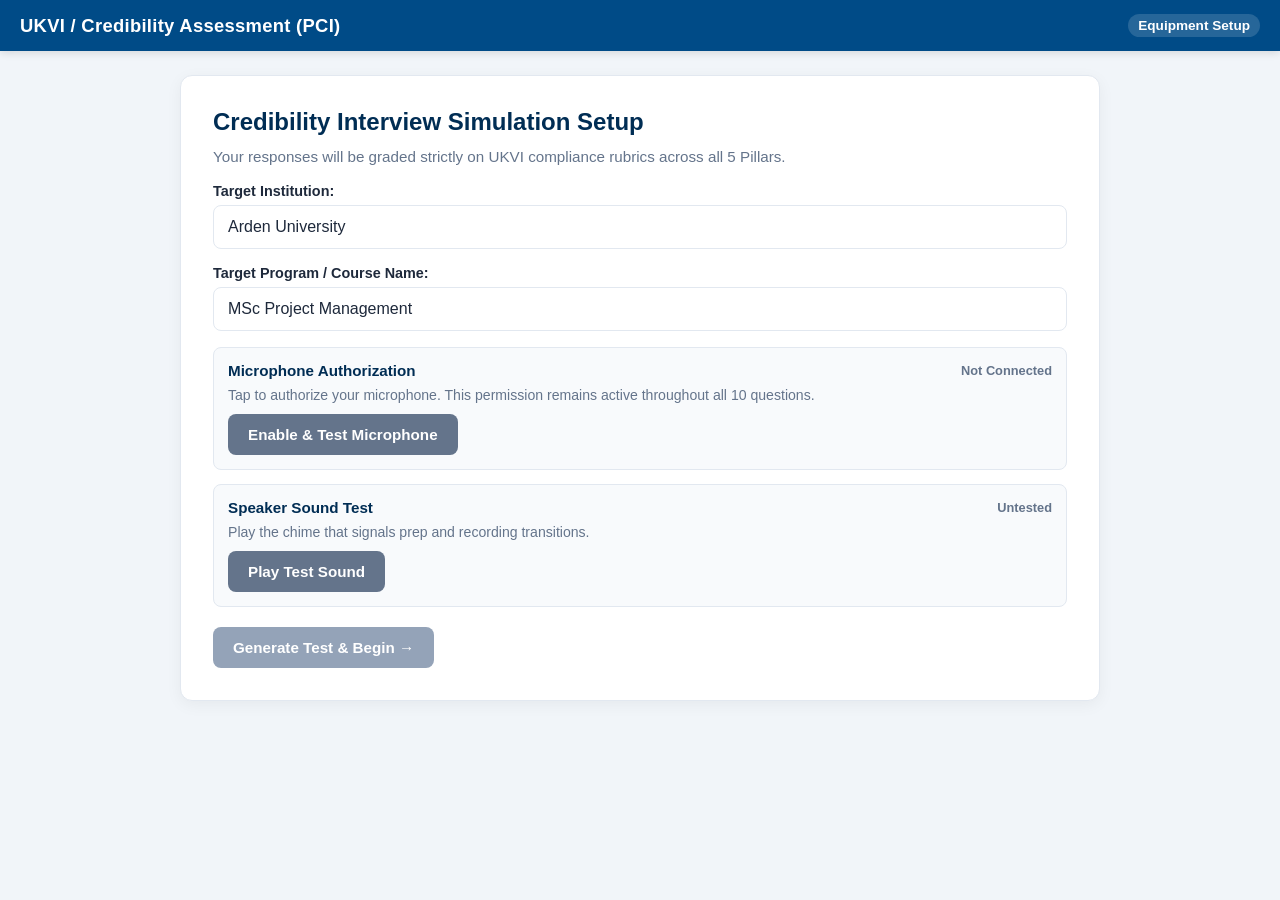
==== commit 01454237: "Mock update" ====
--- a/Mock.html
+++ b/Mock.html
@@ -2,7 +2,7 @@
 <html lang="en">
 <head>
   <meta charset="UTF-8" />
-  <meta name="viewport" content="width=device-width, initial-scale=1.0" />
+  <meta name="viewport" content="width=device-width, initial-scale=1.0, maximum-scale=1.0, user-scalable=no" />
   <title>UKVI / PCI AI Mock Assessment & Compliance Evaluator</title>
   <style>
     :root {
@@ -24,6 +24,7 @@
       margin: 0;
       padding: 0;
       font-family: var(--font-family);
+      -webkit-tap-highlight-color: transparent;
     }
 
     body {
@@ -32,36 +33,45 @@
       min-height: 100vh;
       display: flex;
       flex-direction: column;
+      overflow-x: hidden;
     }
 
     header {
       background: var(--primary);
       color: #fff;
-      padding: 16px 28px;
+      padding: 14px 20px;
       display: flex;
       justify-content: space-between;
       align-items: center;
       box-shadow: 0 2px 8px rgba(0,0,0,0.12);
+      position: sticky;
+      top: 0;
+      z-index: 100;
     }
 
     .brand-title {
-      font-size: 1.15rem;
+      font-size: 1rem;
       font-weight: 700;
-      letter-spacing: 0.5px;
+      letter-spacing: 0.3px;
+      white-space: nowrap;
+      overflow: hidden;
+      text-overflow: ellipsis;
+      max-width: 60%;
     }
 
     .header-timer {
-      font-size: 0.95rem;
+      font-size: 0.85rem;
       font-weight: 600;
       background: rgba(255,255,255,0.15);
-      padding: 6px 14px;
+      padding: 4px 10px;
       border-radius: 20px;
+      white-space: nowrap;
     }
 
     .container {
       max-width: 960px;
-      margin: 24px auto;
-      padding: 0 20px;
+      margin: 16px auto;
+      padding: 0 12px;
       width: 100%;
       flex: 1;
     }
@@ -69,9 +79,23 @@
     .card {
       background: var(--card-bg);
       border-radius: 12px;
-      box-shadow: 0 8px 24px rgba(0,0,0,0.06);
+      box-shadow: 0 4px 16px rgba(0,0,0,0.05);
       border: 1px solid var(--border);
-      padding: 32px;
+      padding: 20px 16px;
+    }
+
+    @media (min-width: 768px) {
+      .card {
+        padding: 32px;
+      }
+      .brand-title {
+        font-size: 1.15rem;
+        max-width: none;
+      }
+      .container {
+        margin: 24px auto;
+        padding: 0 20px;
+      }
     }
 
     .screen {
@@ -83,28 +107,39 @@
 
     h1, h2, h3 {
       color: var(--primary-dark);
-      margin-bottom: 12px;
+      margin-bottom: 10px;
+      font-size: 1.25rem;
+    }
+    @media (min-width: 768px) {
+      h1, h2, h3 { font-size: 1.5rem; }
     }
 
     p {
       color: var(--text-muted);
-      line-height: 1.6;
-      margin-bottom: 16px;
+      line-height: 1.5;
+      margin-bottom: 14px;
+      font-size: 0.95rem;
     }
 
     .btn {
       background: var(--primary);
       color: #fff;
       border: none;
-      padding: 12px 24px;
-      font-size: 1rem;
+      padding: 12px 20px;
+      font-size: 0.95rem;
       font-weight: 600;
-      border-radius: 6px;
+      border-radius: 8px;
       cursor: pointer;
       display: inline-flex;
       align-items: center;
+      justify-content: center;
       gap: 8px;
       transition: background 0.2s, opacity 0.2s;
+      width: 100%;
+      text-align: center;
+    }
+    @media (min-width: 768px) {
+      .btn { width: auto; }
     }
 
     .btn:disabled {
@@ -124,7 +159,7 @@
     }
 
     .form-group {
-      margin-bottom: 20px;
+      margin-bottom: 16px;
     }
 
     label {
@@ -132,18 +167,19 @@
       font-weight: 700;
       margin-bottom: 6px;
       color: var(--text-main);
-      font-size: 0.95rem;
+      font-size: 0.9rem;
     }
 
     input[type="text"] {
       width: 100%;
-      padding: 10px 14px;
+      padding: 12px 14px;
       border: 1px solid var(--border);
-      border-radius: 6px;
+      border-radius: 8px;
       font-size: 1rem;
       background: #fff;
       color: var(--text-main);
       outline: none;
+      -webkit-appearance: none;
     }
 
     input[type="text"]:focus {
@@ -154,8 +190,8 @@
     .check-step-card {
       border: 1px solid var(--border);
       border-radius: 8px;
-      padding: 18px;
-      margin-bottom: 16px;
+      padding: 14px;
+      margin-bottom: 14px;
       background: #f8fafc;
     }
 
@@ -163,18 +199,19 @@
       display: flex;
       justify-content: space-between;
       align-items: center;
-      margin-bottom: 8px;
+      margin-bottom: 6px;
       font-weight: 700;
       color: var(--primary-dark);
+      font-size: 0.95rem;
     }
 
     .mic-indicator-bar-container {
       width: 100%;
-      height: 14px;
+      height: 12px;
       background: #e2e8f0;
-      border-radius: 7px;
+      border-radius: 6px;
       overflow: hidden;
-      margin-top: 10px;
+      margin-top: 8px;
     }
 
     .mic-indicator-bar {
@@ -189,71 +226,78 @@
       justify-content: space-between;
       align-items: center;
       border-bottom: 2px solid var(--border);
-      padding-bottom: 14px;
-      margin-bottom: 20px;
+      padding-bottom: 10px;
+      margin-bottom: 14px;
+      flex-wrap: wrap;
+      gap: 6px;
     }
 
     .q-indicator {
-      font-size: 0.95rem;
+      font-size: 0.85rem;
       font-weight: 700;
       color: var(--primary);
       background: #e0f2fe;
-      padding: 4px 12px;
+      padding: 4px 10px;
       border-radius: 6px;
     }
 
     .q-category {
-      font-size: 0.85rem;
+      font-size: 0.75rem;
       font-weight: 600;
       text-transform: uppercase;
       color: #64748b;
     }
 
     .set-tag {
-      font-size: 0.75rem;
+      font-size: 0.7rem;
       background: #e2e8f0;
       color: #475569;
-      padding: 2px 8px;
+      padding: 2px 6px;
       border-radius: 4px;
       font-weight: 600;
-      margin-left: 8px;
+      margin-left: 6px;
     }
 
     .instruction-banner {
-      font-weight: 600;
-      font-size: 0.95rem;
+      font-weight: 500;
+      font-size: 0.88rem;
       color: #475569;
-      margin-bottom: 14px;
+      margin-bottom: 12px;
+      line-height: 1.4;
     }
 
     .q-text-box {
       background: #f8fafc;
-      border-left: 5px solid var(--primary);
-      padding: 20px;
+      border-left: 4px solid var(--primary);
+      padding: 14px;
       border-radius: 0 8px 8px 0;
-      margin-bottom: 24px;
-      font-size: 1.25rem;
+      margin-bottom: 16px;
+      font-size: 1.05rem;
       font-weight: 600;
       color: #0f172a;
-      line-height: 1.5;
+      line-height: 1.4;
+    }
+    @media (min-width: 768px) {
+      .q-text-box { font-size: 1.2rem; padding: 18px; }
     }
 
     .status-panel {
       border: 1px solid var(--border);
       background: #ffffff;
       border-radius: 8px;
-      padding: 18px;
-      margin-bottom: 20px;
+      padding: 14px;
+      margin-bottom: 16px;
       display: flex;
       flex-direction: column;
-      gap: 12px;
+      gap: 10px;
     }
 
     .status-header {
       display: flex;
       justify-content: space-between;
+      align-items: center;
       font-weight: 700;
-      font-size: 1rem;
+      font-size: 0.95rem;
     }
 
     .status-badge {
@@ -263,8 +307,8 @@
     }
 
     .pulse-dot {
-      width: 12px;
-      height: 12px;
+      width: 10px;
+      height: 10px;
       border-radius: 50%;
       background: var(--text-muted);
     }
@@ -288,9 +332,9 @@
 
     .progress-bar-container {
       width: 100%;
-      height: 10px;
+      height: 8px;
       background: #e2e8f0;
-      border-radius: 5px;
+      border-radius: 4px;
       overflow: hidden;
     }
 
@@ -309,13 +353,13 @@
       background: #f8fafc;
       border: 1px dashed var(--border);
       border-radius: 8px;
-      padding: 12px;
-      min-height: 70px;
+      padding: 10px;
+      margin-bottom: 16px;
     }
 
     .transcript-box textarea {
       width: 100%;
-      height: 70px;
+      height: 90px;
       border: none;
       background: transparent;
       resize: vertical;
@@ -326,20 +370,34 @@
 
     .controls-row {
       display: flex;
-      justify-content: space-between;
-      align-items: center;
-      margin-top: 20px;
+      flex-direction: column;
+      gap: 10px;
+    }
+    @media (min-width: 768px) {
+      .controls-row {
+        flex-direction: row;
+        justify-content: space-between;
+        align-items: center;
+      }
     }
 
     /* EVALUATION RESULTS STYLING */
     .verdict-banner {
-      padding: 20px;
+      padding: 16px;
       border-radius: 8px;
-      margin-bottom: 24px;
+      margin-bottom: 20px;
       display: flex;
-      align-items: center;
-      justify-content: space-between;
+      flex-direction: column;
+      gap: 10px;
       color: #fff;
+    }
+    @media (min-width: 768px) {
+      .verdict-banner {
+        flex-direction: row;
+        align-items: center;
+        justify-content: space-between;
+        padding: 20px;
+      }
     }
     .verdict-pass {
       background: linear-gradient(135deg, #059669, #10b981);
@@ -355,22 +413,29 @@
       background: #fef2f2;
       border: 2px solid #ef4444;
       border-radius: 8px;
-      padding: 16px;
-      margin-bottom: 24px;
+      padding: 14px;
+      margin-bottom: 20px;
       color: #991b1b;
+      font-size: 0.9rem;
     }
 
     .rubric-grid {
       display: grid;
-      grid-template-columns: repeat(auto-fit, minmax(280px, 1fr));
-      gap: 16px;
-      margin: 20px 0;
+      grid-template-columns: 1fr;
+      gap: 12px;
+      margin: 16px 0;
+    }
+    @media (min-width: 640px) {
+      .rubric-grid {
+        grid-template-columns: repeat(auto-fit, minmax(260px, 1fr));
+        gap: 16px;
+      }
     }
 
     .rubric-card {
       border: 1px solid var(--border);
       border-radius: 8px;
-      padding: 16px;
+      padding: 14px;
       background: #f8fafc;
     }
 
@@ -378,34 +443,34 @@
       display: flex;
       justify-content: space-between;
       align-items: center;
-      margin-bottom: 8px;
+      margin-bottom: 6px;
       font-weight: 700;
     }
 
     .pill-pass {
       background: #dcfce7;
       color: #15803d;
-      padding: 2px 8px;
+      padding: 2px 6px;
       border-radius: 4px;
-      font-size: 0.75rem;
+      font-size: 0.7rem;
       font-weight: 700;
       text-transform: uppercase;
     }
     .pill-borderline {
       background: #fef3c7;
       color: #b45309;
-      padding: 2px 8px;
+      padding: 2px 6px;
       border-radius: 4px;
-      font-size: 0.75rem;
+      font-size: 0.7rem;
       font-weight: 700;
       text-transform: uppercase;
     }
     .pill-fail {
       background: #fee2e2;
       color: #b91c1c;
-      padding: 2px 8px;
+      padding: 2px 6px;
       border-radius: 4px;
-      font-size: 0.75rem;
+      font-size: 0.7rem;
       font-weight: 700;
       text-transform: uppercase;
     }
@@ -413,36 +478,42 @@
     .eval-card {
       border: 1px solid var(--border);
       border-radius: 8px;
-      padding: 18px;
-      margin-bottom: 16px;
+      padding: 14px;
+      margin-bottom: 14px;
       background: #fff;
     }
 
     .eval-card-header {
       display: flex;
       justify-content: space-between;
-      margin-bottom: 10px;
+      align-items: flex-start;
+      margin-bottom: 8px;
       font-weight: 700;
+      flex-wrap: wrap;
+      gap: 6px;
+      font-size: 0.9rem;
     }
 
     .subtier-badge {
-      font-size: 0.8rem;
+      font-size: 0.78rem;
       color: #475569;
       background: #f1f5f9;
       padding: 4px 8px;
       border-radius: 4px;
       margin-top: 6px;
       display: inline-block;
+      line-height: 1.4;
     }
 
     .benchmark-box {
       background: #f0fdf4;
       border-left: 4px solid var(--success);
-      padding: 10px 14px;
+      padding: 10px;
       font-size: 0.85rem;
       color: #166534;
       margin-top: 10px;
       border-radius: 0 4px 4px 0;
+      line-height: 1.4;
     }
 
     audio {
@@ -450,6 +521,18 @@
       width: 100%;
       height: 36px;
     }
+
+    .results-btn-group {
+      display: flex;
+      flex-direction: column;
+      gap: 10px;
+      margin-top: 20px;
+    }
+    @media (min-width: 768px) {
+      .results-btn-group {
+        flex-direction: row;
+      }
+    }
   </style>
 </head>
 <body>
@@ -481,9 +564,9 @@
         <div class="check-step-card">
           <div class="check-step-header">
             <span>Microphone Authorization</span>
-            <span id="mic-status-badge" style="color: var(--text-muted); font-size: 0.85rem;">Not Connected</span>
+            <span id="mic-status-badge" style="color: var(--text-muted); font-size: 0.8rem;">Not Connected</span>
           </div>
-          <p style="font-size: 0.9rem; margin-bottom: 10px;">Click to authorize your microphone. This single permission will remain active throughout all 10 questions.</p>
+          <p style="font-size: 0.88rem; margin-bottom: 8px;">Tap to authorize your microphone. This permission remains active throughout all 10 questions.</p>
           <button class="btn btn-secondary" id="grant-mic-btn" onclick="requestMicPermission()">Enable & Test Microphone</button>
           
           <div class="mic-indicator-bar-container" id="mic-meter-wrapper" style="display: none;">
@@ -495,13 +578,13 @@
         <div class="check-step-card">
           <div class="check-step-header">
             <span>Speaker Sound Test</span>
-            <span id="sound-status-badge" style="color: var(--text-muted); font-size: 0.85rem;">Untested</span>
+            <span id="sound-status-badge" style="color: var(--text-muted); font-size: 0.8rem;">Untested</span>
           </div>
-          <p style="font-size: 0.9rem; margin-bottom: 10px;">Play the chime that signals prep and recording transitions.</p>
+          <p style="font-size: 0.88rem; margin-bottom: 8px;">Play the chime that signals prep and recording transitions.</p>
           <button class="btn btn-secondary" onclick="testSpeakerSound()">Play Test Sound</button>
         </div>
 
-        <div style="margin-top: 24px; display: flex; justify-content: flex-end;">
+        <div style="margin-top: 20px;">
           <button class="btn" id="start-exam-btn" disabled onclick="startInterview()">Generate Test & Begin &rarr;</button>
         </div>
       </div>
@@ -517,7 +600,7 @@
         </div>
 
         <div class="instruction-banner">
-          Read the question. You have 8 seconds to formulate your response. When the timer finishes, speak clearly into your microphone for up to 30 seconds.
+          Read the question. You have 8 seconds to prepare. When recording starts, speak clearly into your mobile microphone.
         </div>
 
         <div class="q-text-box" id="q-text-display">Question loading...</div>
@@ -528,20 +611,20 @@
               <div class="pulse-dot" id="status-dot"></div>
               <span id="status-label">Preparation Time</span>
             </div>
-            <div id="countdown-text" style="font-family: monospace; font-size: 1.2rem;">00:08</div>
+            <div id="countdown-text" style="font-family: monospace; font-size: 1.1rem;">00:08</div>
           </div>
           <div class="progress-bar-container">
             <div class="progress-bar" id="status-progress"></div>
           </div>
         </div>
 
-        <div style="font-weight: 600; font-size: 0.85rem; color: #64748b; margin-bottom: 6px;">Live Audio Transcription & Analysis:</div>
+        <div style="font-weight: 600; font-size: 0.82rem; color: #64748b; margin-bottom: 4px;">Live Audio Transcription (Editable):</div>
         <div class="transcript-box">
-          <textarea id="live-transcript" placeholder="Your spoken answer will appear here live..."></textarea>
+          <textarea id="live-transcript" placeholder="Your spoken answer will appear here live... (You can also type or edit text manually if needed)"></textarea>
         </div>
 
         <div class="controls-row">
-          <button class="btn btn-secondary" onclick="skipPreparation()" id="skip-prep-btn">Skip Prep & Start Speaking</button>
+          <button class="btn btn-secondary" onclick="skipPreparation()" id="skip-prep-btn">Skip Prep & Start</button>
           <button class="btn" onclick="submitAndNext()" id="next-btn">Next Question &rarr;</button>
         </div>
       </div>
@@ -554,27 +637,27 @@
         <!-- Final Verdict Banner -->
         <div id="final-verdict-banner" class="verdict-banner">
           <div>
-            <h3 id="verdict-title" style="color: #fff; margin: 0 0 4px 0;">INTERVIEW VERDICT</h3>
-            <p id="verdict-desc" style="color: rgba(255,255,255,0.9); margin: 0; font-size: 0.95rem;">Assessing performance...</p>
+            <h3 id="verdict-title" style="color: #fff; margin: 0 0 4px 0; font-size: 1.1rem;">INTERVIEW VERDICT</h3>
+            <p id="verdict-desc" style="color: rgba(255,255,255,0.9); margin: 0; font-size: 0.88rem;">Assessing performance...</p>
           </div>
-          <div style="font-size: 2.2rem; font-weight: 800;" id="verdict-score">0%</div>
+          <div style="font-size: 2rem; font-weight: 800;" id="verdict-score">0%</div>
         </div>
 
         <!-- Automatic Fail Trigger Box -->
         <div id="auto-fail-container" class="auto-fail-box" style="display: none;">
-          <h4 style="margin-bottom: 6px; font-size: 1rem;">🚨 Automatic Fail / Compliance Refusal Triggered</h4>
-          <ul id="auto-fail-reasons" style="padding-left: 20px; font-size: 0.9rem; line-height: 1.5;"></ul>
+          <h4 style="margin-bottom: 4px; font-size: 0.95rem;">🚨 Automatic Fail / Compliance Refusal Triggered</h4>
+          <ul id="auto-fail-reasons" style="padding-left: 18px; font-size: 0.85rem; line-height: 1.4;"></ul>
         </div>
 
         <!-- 5 Pillars Breakdown Grid -->
-        <h3 style="margin-top: 24px;">5 Core Evaluation Pillars</h3>
+        <h3 style="margin-top: 20px; font-size: 1.1rem;">5 Core Evaluation Pillars</h3>
         <div class="rubric-grid" id="rubric-pillars-grid"></div>
 
-        <h3 style="margin-top: 28px;">Detailed Question Breakdown</h3>
+        <h3 style="margin-top: 24px; font-size: 1.1rem;">Detailed Question Breakdown</h3>
         <div id="evaluation-list"></div>
 
-        <div style="margin-top: 24px; display: flex; gap: 12px;">
-          <button class="btn" onclick="restartTest()">Retake with New Random Questions</button>
+        <div class="results-btn-group">
+          <button class="btn" onclick="restartTest()">Retake New Test</button>
           <button class="btn btn-secondary" onclick="window.print()">Print / Save PDF</button>
         </div>
       </div>
@@ -917,23 +1000,34 @@
 
     // Beep Tone
     function playBeep(freq = 880, duration = 250) {
-      const ctx = audioContext || new (window.AudioContext || window.webkitAudioContext)();
-      if (ctx.state === 'suspended') ctx.resume();
-      const osc = ctx.createOscillator();
-      const gain = ctx.createGain();
-      osc.connect(gain);
-      gain.connect(ctx.destination);
-      osc.frequency.value = freq;
-      osc.start();
-      gain.gain.setValueAtTime(0.8, ctx.currentTime);
-      gain.gain.exponentialRampToValueAtTime(0.001, ctx.currentTime + duration/1000);
-      osc.stop(ctx.currentTime + duration/1000);
+      try {
+        const ctx = audioContext || new (window.AudioContext || window.webkitAudioContext)();
+        if (ctx.state === 'suspended') ctx.resume();
+        const osc = ctx.createOscillator();
+        const gain = ctx.createGain();
+        osc.connect(gain);
+        gain.connect(ctx.destination);
+        osc.frequency.value = freq;
+        osc.start();
+        gain.gain.setValueAtTime(0.8, ctx.currentTime);
+        gain.gain.exponentialRampToValueAtTime(0.001, ctx.currentTime + duration/1000);
+        osc.stop(ctx.currentTime + duration/1000);
+      } catch (e) {
+        console.warn("Audio Context playback restricted or blocked.", e);
+      }
     }
 
     // Mic & Speaker Setup
     async function requestMicPermission() {
       try {
-        globalAudioStream = await navigator.mediaDevices.getUserMedia({ audio: true });
+        // Mobile-optimized constraint payload for broad device compatibility
+        globalAudioStream = await navigator.mediaDevices.getUserMedia({ 
+          audio: {
+            echoCancellation: true,
+            noiseSuppression: true,
+            autoGainControl: true
+          } 
+        });
         micGranted = true;
 
         document.getElementById('mic-status-badge').textContent = '✓ Connected';
@@ -951,19 +1045,21 @@
         visualizeMicInput();
         checkReadyToStart();
       } catch (err) {
-        alert("Microphone access was denied. Please allow microphone permissions in your browser to proceed.");
+        alert("Microphone access was denied or is unsupported on this browser/device. Please check permissions.");
       }
     }
 
     function visualizeMicInput() {
       const dataArray = new Uint8Array(analyserNode.frequencyBinCount);
       function draw() {
+        if (!analyserNode) return;
         analyserNode.getByteFrequencyData(dataArray);
         let sum = 0;
         for (let i = 0; i < dataArray.length; i++) sum += dataArray[i];
         let average = sum / dataArray.length;
         let meterWidth = Math.min(100, Math.round(average * 2.5));
-        document.getElementById('mic-meter').style.width = meterWidth + '%';
+        const meter = document.getElementById('mic-meter');
+        if (meter) meter.style.width = meterWidth + '%';
         animationFrameId = requestAnimationFrame(draw);
       }
       draw();
@@ -1030,36 +1126,55 @@
     function loadQuestion(index) {
       clearInterval(timerInterval);
 
-      // Stop any active speech recognition immediately before loading new question
+      // Stop any prior speech recognition safely
       if (recognition) {
         try { recognition.abort(); } catch(e){}
         recognition = null;
       }
       isRecognizing = false;
 
-      // Force-clear the textarea value explicitly
+      // Wipe textarea clean to avoid text carry-over
       const transcriptBox = document.getElementById('live-transcript');
       if (transcriptBox) transcriptBox.value = "";
 
       const q = randomizedQuestions[index];
 
-      // Re-initialize a clean speech recognition instance for this specific question
+      // Fix mobile speech recognition: Robust initialization with interim results and error handling
       const SpeechRecognition = window.SpeechRecognition || window.webkitSpeechRecognition;
       if (SpeechRecognition) {
         recognition = new SpeechRecognition();
         recognition.continuous = true;
         recognition.interimResults = true;
+        recognition.maxAlternatives = 1;
         recognition.lang = 'en-GB';
 
         recognition.onresult = (event) => {
-          // Only write if we are actively in recording phase for this question
           if (phase !== 'recording') return;
           let freshText = '';
-          for (let i = 0; i < event.results.length; i++) {
-            freshText += event.results[i][0].transcript + ' ';
+          for (let i = event.resultIndex; i < event.results.length; ++i) {
+            freshText += event.results[i][0].transcript;
           }
           const tBox = document.getElementById('live-transcript');
-          if (tBox) tBox.value = freshText.trim();
+          if (tBox && freshText.trim() !== "") {
+            // Append or update smoothly for mobile continuous streaming
+            let existing = tBox.value.trim();
+            tBox.value = existing ? existing + " " + freshText.trim() : freshText.trim();
+          }
+        };
+
+        recognition.onerror = (event) => {
+          console.warn("Speech recognition mobile error notice:", event.error);
+        };
+
+        recognition.onend = () => {
+          // If still in recording phase on mobile browsers that auto-stop, restart recognition seamlessly
+          if (phase === 'recording' && isRecognizing) {
+            try {
+              recognition.start();
+            } catch (e) {
+              console.warn("Could not restart speech recognition automatically:", e);
+            }
+          }
         };
       }
 
@@ -1081,10 +1196,10 @@
       const prog = document.getElementById('status-progress');
       const skipBtn = document.getElementById('skip-prep-btn');
 
-      dot.className = "pulse-dot prep";
-      label.textContent = "Preparation Time";
-      prog.className = "progress-bar";
-      skipBtn.style.display = "inline-flex";
+      if (dot) dot.className = "pulse-dot prep";
+      if (label) label.textContent = "Preparation Time";
+      if (prog) prog.className = "progress-bar";
+      if (skipBtn) skipBtn.style.display = "inline-flex";
 
       updateTimerDisplay();
 
@@ -1117,10 +1232,10 @@
       const prog = document.getElementById('status-progress');
       const skipBtn = document.getElementById('skip-prep-btn');
 
-      dot.className = "pulse-dot recording";
-      label.textContent = "Recording... Answer Now";
-      prog.className = "progress-bar recording";
-      skipBtn.style.display = "none";
+      if (dot) dot.className = "pulse-dot recording";
+      if (label) label.textContent = "Recording... Answer Now";
+      if (prog) prog.className = "progress-bar recording";
+      if (skipBtn) skipBtn.style.display = "none";
 
       updateTimerDisplay();
 
@@ -1165,23 +1280,26 @@
       if (mediaRecorder && mediaRecorder.state !== 'inactive') {
         mediaRecorder.stop();
       }
-      if (recognition && isRecognizing) {
-        try { recognition.stop(); isRecognizing = false; } catch(e){}
+      if (recognition) {
+        isRecognizing = false;
+        try { recognition.stop(); } catch(e){}
       }
 
       const dot = document.getElementById('status-dot');
       const label = document.getElementById('status-label');
-      dot.className = "pulse-dot finished";
-      label.textContent = "Time Elapsed (Complete)";
+      if (dot) dot.className = "pulse-dot finished";
+      if (label) label.textContent = "Time Elapsed (Complete)";
     }
 
     function updateTimerDisplay() {
       const minutes = Math.floor(timeLeft / 60).toString().padStart(2, '0');
       const seconds = (timeLeft % 60).toString().padStart(2, '0');
-      document.getElementById('countdown-text').textContent = `${minutes}:${seconds}`;
+      const countdown = document.getElementById('countdown-text');
+      if (countdown) countdown.textContent = `${minutes}:${seconds}`;
 
       const pct = ((totalPhaseDuration - timeLeft) / totalPhaseDuration) * 100;
-      document.getElementById('status-progress').style.width = `${pct}%`;
+      const progBar = document.getElementById('status-progress');
+      if (progBar) progBar.style.width = `${pct}%`;
     }
 
     function submitAndNext() {
@@ -1190,11 +1308,9 @@
         stopRecordingPhase();
       }
 
-      // Capture current textarea text strictly for this question
       const transcriptBox = document.getElementById('live-transcript');
       const textAnswer = transcriptBox ? transcriptBox.value.trim() : "";
       
-      // Immediately wipe textarea clean to prevent any carry-over
       if (transcriptBox) transcriptBox.value = "";
 
       const currentQ = randomizedQuestions[currentIndex];
@@ -1224,7 +1340,7 @@
     }
 
     /* =========================================================================
-       100-STAGE GRANULAR EVALUATION ENGINE
+       GRANULAR EVALUATION ENGINE
        ========================================================================= */
     function evaluateSingleAnswer(answerText, passKeywords, borderlineKeywords, failKeywords) {
       if (!answerText || answerText.trim() === "") {
@@ -1413,8 +1529,8 @@
             <span><strong>Q${res.num}:</strong> ${res.category} <span class="set-tag">Set ${res.set}</span></span>
             <span class="${qPillClass}">${evalResult.status} (${qScore}%)</span>
           </div>
-          <p style="font-weight: 600; color: #1e293b; margin-bottom: 6px;">${res.question}</p>
-          <div style="background: #f8fafc; padding: 10px; border-radius: 6px; font-size: 0.9rem; margin-bottom: 8px;">
+          <p style="font-weight: 600; color: #1e293b; margin-bottom: 6px; font-size: 0.9rem;">${res.question}</p>
+          <div style="background: #f8fafc; padding: 10px; border-radius: 6px; font-size: 0.88rem; margin-bottom: 8px;">
             <strong>Your Spoken Response:</strong> ${res.userAnswer && res.userAnswer.trim() !== "" ? res.userAnswer : '<span style="color:#ef4444; font-weight:600;">[No speech detected / Blank response]</span>'}
           </div>
           <div class="subtier-badge">
@@ -1462,11 +1578,11 @@
         pCard.className = "rubric-card";
         pCard.innerHTML = `
           <div class="rubric-header">
-            <span style="font-size: 0.95rem; color: var(--primary-dark);">${p.name}</span>
+            <span style="font-size: 0.9rem; color: var(--primary-dark);">${p.name}</span>
             <span class="${pillClass}">${statusText}</span>
           </div>
-          <p style="font-size: 0.8rem; margin: 0; color: var(--text-muted);">${p.desc}</p>
-          <div style="margin-top: 10px; font-weight: 700; font-size: 1.1rem; color: var(--text-main);">${avg}%</div>
+          <p style="font-size: 0.78rem; margin: 0; color: var(--text-muted);">${p.desc}</p>
+          <div style="margin-top: 8px; font-weight: 700; font-size: 1.05rem; color: var(--text-main);">${avg}%</div>
         `;
         pillarsGrid.appendChild(pCard);
       }
@@ -1487,7 +1603,7 @@
         verdictTitle.textContent = "VERDICT: AUTOMATIC FAIL (COMPLIANCE REFUSAL)";
         verdictDesc.textContent = "Admissions compliance disqualification triggered due to statutory UKVI policy violations.";
         autoFailBox.style.display = "block";
-        autoFailUl.innerHTML = autoFailTriggers.map(t => `<li style="margin-bottom: 6px;">${t}</li>`).join('');
+        autoFailUl.innerHTML = autoFailTriggers.map(t => `<li style="margin-bottom: 4px;">${t}</li>`).join('');
       } else if (overallFinalScore >= 75) {
         verdictBanner.className = "verdict-banner verdict-pass";
         verdictTitle.textContent = "VERDICT: EXCELLENT (PASS - CAS RECOMMENDED)";
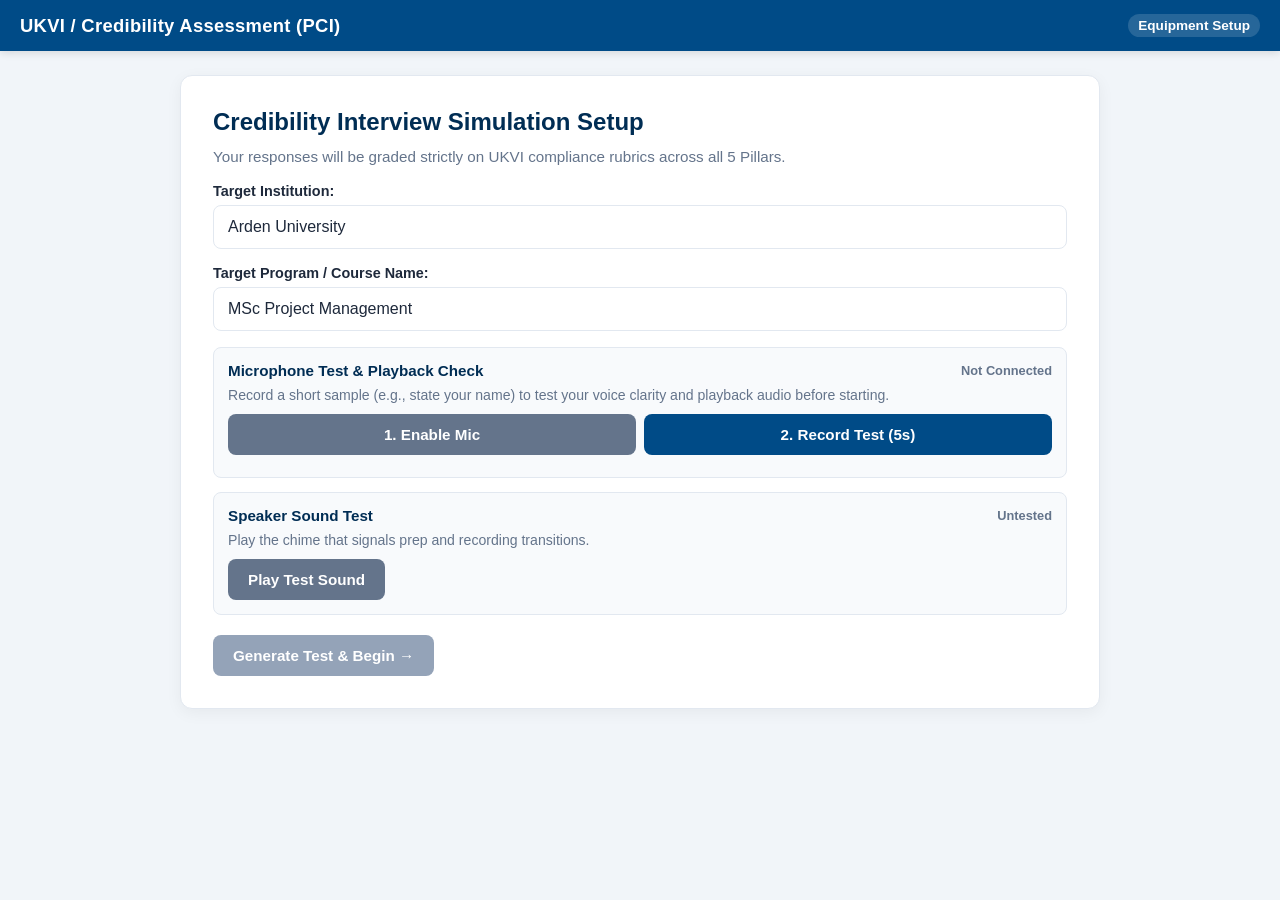
==== commit a914d1e9: "mock with updated mic test" ====
--- a/Mock.html
+++ b/Mock.html
@@ -351,21 +351,16 @@
 
     .transcript-box {
       background: #f8fafc;
-      border: 1px dashed var(--border);
+      border: 1px solid var(--border);
       border-radius: 8px;
-      padding: 10px;
+      padding: 12px;
       margin-bottom: 16px;
-    }
-
-    .transcript-box textarea {
-      width: 100%;
-      height: 90px;
-      border: none;
-      background: transparent;
-      resize: vertical;
+      min-height: 80px;
+      max-height: 150px;
+      overflow-y: auto;
       font-size: 0.95rem;
       color: #1e293b;
-      outline: none;
+      line-height: 1.5;
     }
 
     .controls-row {
@@ -560,17 +555,26 @@
           <input type="text" id="course-input" value="MSc Project Management" placeholder="e.g. MSc Data Analytics" />
         </div>
 
-        <!-- Mic Check -->
+        <!-- Mic Check & Playback Test -->
         <div class="check-step-card">
           <div class="check-step-header">
-            <span>Microphone Authorization</span>
+            <span>Microphone Test & Playback Check</span>
             <span id="mic-status-badge" style="color: var(--text-muted); font-size: 0.8rem;">Not Connected</span>
           </div>
-          <p style="font-size: 0.88rem; margin-bottom: 8px;">Tap to authorize your microphone. This permission remains active throughout all 10 questions.</p>
-          <button class="btn btn-secondary" id="grant-mic-btn" onclick="requestMicPermission()">Enable & Test Microphone</button>
+          <p style="font-size: 0.88rem; margin-bottom: 8px;">Record a short sample (e.g., state your name) to test your voice clarity and playback audio before starting.</p>
+          
+          <div style="display: flex; gap: 8px; flex-wrap: wrap; margin-bottom: 8px;">
+            <button class="btn btn-secondary" id="grant-mic-btn" onclick="requestMicPermission()" style="flex:1;">1. Enable Mic</button>
+            <button class="btn btn-secondary" id="test-record-btn" disabled onclick="toggleTestRecording()" style="flex:1; background: var(--primary);">2. Record Test (5s)</button>
+          </div>
           
           <div class="mic-indicator-bar-container" id="mic-meter-wrapper" style="display: none;">
             <div class="mic-indicator-bar" id="mic-meter"></div>
+          </div>
+
+          <div id="playback-container" style="display: none; margin-top: 10px;">
+            <p style="font-size: 0.82rem; margin-bottom: 4px; color: var(--primary-dark); font-weight: 600;">3. Listen to your recorded test audio:</p>
+            <audio id="test-audio-playback" controls></audio>
           </div>
         </div>
 
@@ -618,9 +622,9 @@
           </div>
         </div>
 
-        <div style="font-weight: 600; font-size: 0.82rem; color: #64748b; margin-bottom: 4px;">Live Audio Transcription (Editable):</div>
-        <div class="transcript-box">
-          <textarea id="live-transcript" placeholder="Your spoken answer will appear here live... (You can also type or edit text manually if needed)"></textarea>
+        <div style="font-weight: 600; font-size: 0.82rem; color: #64748b; margin-bottom: 4px;">Live Audio Transcription:</div>
+        <div class="transcript-box" id="live-transcript">
+          <span style="color: #94a3b8; font-style: italic;">Your spoken answer will appear here live...</span>
         </div>
 
         <div class="controls-row">
@@ -994,9 +998,15 @@
     let currentChunks = [];
     let currentAudioUrl = null;
 
+    // Setup Test Recording State
+    let testMediaRecorder = null;
+    let testChunks = [];
+    let isTestRecording = false;
+
     // Web Speech API instance
     let recognition = null;
     let isRecognizing = false;
+    let liveTranscriptText = "";
 
     // Beep Tone
     function playBeep(freq = 880, duration = 250) {
@@ -1017,10 +1027,9 @@
       }
     }
 
-    // Mic & Speaker Setup
+    // Mic & Setup Test Audio
     async function requestMicPermission() {
       try {
-        // Mobile-optimized constraint payload for broad device compatibility
         globalAudioStream = await navigator.mediaDevices.getUserMedia({ 
           audio: {
             echoCancellation: true,
@@ -1032,8 +1041,9 @@
 
         document.getElementById('mic-status-badge').textContent = '✓ Connected';
         document.getElementById('mic-status-badge').style.color = 'var(--success)';
-        document.getElementById('grant-mic-btn').textContent = 'Microphone Verified';
+        document.getElementById('grant-mic-btn').textContent = 'Mic Verified';
         document.getElementById('grant-mic-btn').disabled = true;
+        document.getElementById('test-record-btn').disabled = false;
         document.getElementById('mic-meter-wrapper').style.display = 'block';
 
         audioContext = new (window.AudioContext || window.webkitAudioContext)();
@@ -1046,6 +1056,43 @@
         checkReadyToStart();
       } catch (err) {
         alert("Microphone access was denied or is unsupported on this browser/device. Please check permissions.");
+      }
+    }
+
+    function toggleTestRecording() {
+      const btn = document.getElementById('test-record-btn');
+      const playbackContainer = document.getElementById('playback-container');
+      const audioPlayback = document.getElementById('test-audio-playback');
+
+      if (!isTestRecording) {
+        // Start 5-second test recording
+        testChunks = [];
+        try {
+          testMediaRecorder = new MediaRecorder(globalAudioStream);
+          testMediaRecorder.ondataavailable = (e) => testChunks.push(e.data);
+          testMediaRecorder.onstop = () => {
+            const blob = new Blob(testChunks, { type: 'audio/webm' });
+            audioPlayback.src = URL.createObjectURL(blob);
+            playbackContainer.style.display = 'block';
+            btn.textContent = '2. Record Test (5s)';
+            btn.style.background = 'var(--primary)';
+            isTestRecording = false;
+          };
+          testMediaRecorder.start();
+          isTestRecording = true;
+          btn.textContent = 'Recording... (Speak Now)';
+          btn.style.background = 'var(--danger)';
+
+          // Auto stop after 5 seconds
+          setTimeout(() => {
+            if (isTestRecording && testMediaRecorder && testMediaRecorder.state !== 'inactive') {
+              testMediaRecorder.stop();
+            }
+          }, 5000);
+        } catch (e) {
+          console.warn("Test recording failed:", e);
+          isTestRecording = false;
+        }
       }
     }
 
@@ -1078,24 +1125,21 @@
       }
     }
 
-    // Random Sequential Question Generator
+    // Question Juggler / Randomizer across the 3 Sets for each question slot (1 to 10)
     function generateRandomSequentialQuestions() {
       const targetUni = document.getElementById('university-input').value.trim() || "Arden University";
       const targetCourse = document.getElementById('course-input').value.trim() || "Postgraduate Program";
 
       const selected = [];
-      let lastSet = null;
+      const setKeys = [1, 2, 3];
 
       for (let qNum = 1; qNum <= 10; qNum++) {
-        const availableSets = [1, 2, 3].filter(s => s !== lastSet);
-        const chosenSet = availableSets[Math.floor(Math.random() * availableSets.length)];
-        lastSet = chosenSet;
-
-        const rawQ = QUESTION_SETS[chosenSet].find(q => q.num === qNum);
+        const randomSetId = setKeys[Math.floor(Math.random() * setKeys.length)];
+        const rawQ = QUESTION_SETS[randomSetId].find(q => q.num === qNum);
 
         selected.push({
           num: qNum,
-          set: chosenSet,
+          set: randomSetId,
           pillarId: rawQ.pillarId,
           category: rawQ.category,
           question: rawQ.question.replace(/{university}/g, targetUni).replace(/{course}/g, targetCourse),
@@ -1126,20 +1170,20 @@
     function loadQuestion(index) {
       clearInterval(timerInterval);
 
-      // Stop any prior speech recognition safely
       if (recognition) {
         try { recognition.abort(); } catch(e){}
         recognition = null;
       }
       isRecognizing = false;
-
-      // Wipe textarea clean to avoid text carry-over
+      liveTranscriptText = "";
+
       const transcriptBox = document.getElementById('live-transcript');
-      if (transcriptBox) transcriptBox.value = "";
+      if (transcriptBox) {
+        transcriptBox.innerHTML = '<span style="color: #94a3b8; font-style: italic;">Your spoken answer will appear here live...</span>';
+      }
 
       const q = randomizedQuestions[index];
 
-      // Fix mobile speech recognition: Robust initialization with interim results and error handling
       const SpeechRecognition = window.SpeechRecognition || window.webkitSpeechRecognition;
       if (SpeechRecognition) {
         recognition = new SpeechRecognition();
@@ -1154,11 +1198,13 @@
           for (let i = event.resultIndex; i < event.results.length; ++i) {
             freshText += event.results[i][0].transcript;
           }
-          const tBox = document.getElementById('live-transcript');
-          if (tBox && freshText.trim() !== "") {
-            // Append or update smoothly for mobile continuous streaming
-            let existing = tBox.value.trim();
-            tBox.value = existing ? existing + " " + freshText.trim() : freshText.trim();
+          if (freshText.trim() !== "") {
+            liveTranscriptText = liveTranscriptText ? liveTranscriptText + " " + freshText.trim() : freshText.trim();
+            const tBox = document.getElementById('live-transcript');
+            if (tBox) {
+              tBox.textContent = liveTranscriptText;
+              tBox.scrollTop = tBox.scrollHeight;
+            }
           }
         };
 
@@ -1167,7 +1213,6 @@
         };
 
         recognition.onend = () => {
-          // If still in recording phase on mobile browsers that auto-stop, restart recognition seamlessly
           if (phase === 'recording' && isRecognizing) {
             try {
               recognition.start();
@@ -1308,11 +1353,7 @@
         stopRecordingPhase();
       }
 
-      const transcriptBox = document.getElementById('live-transcript');
-      const textAnswer = transcriptBox ? transcriptBox.value.trim() : "";
-      
-      if (transcriptBox) transcriptBox.value = "";
-
+      const textAnswer = liveTranscriptText.trim();
       const currentQ = randomizedQuestions[currentIndex];
 
       userResponses.push({
@@ -1330,6 +1371,7 @@
       });
 
       currentAudioUrl = null;
+      liveTranscriptText = "";
 
       if (currentIndex + 1 < randomizedQuestions.length) {
         currentIndex++;
